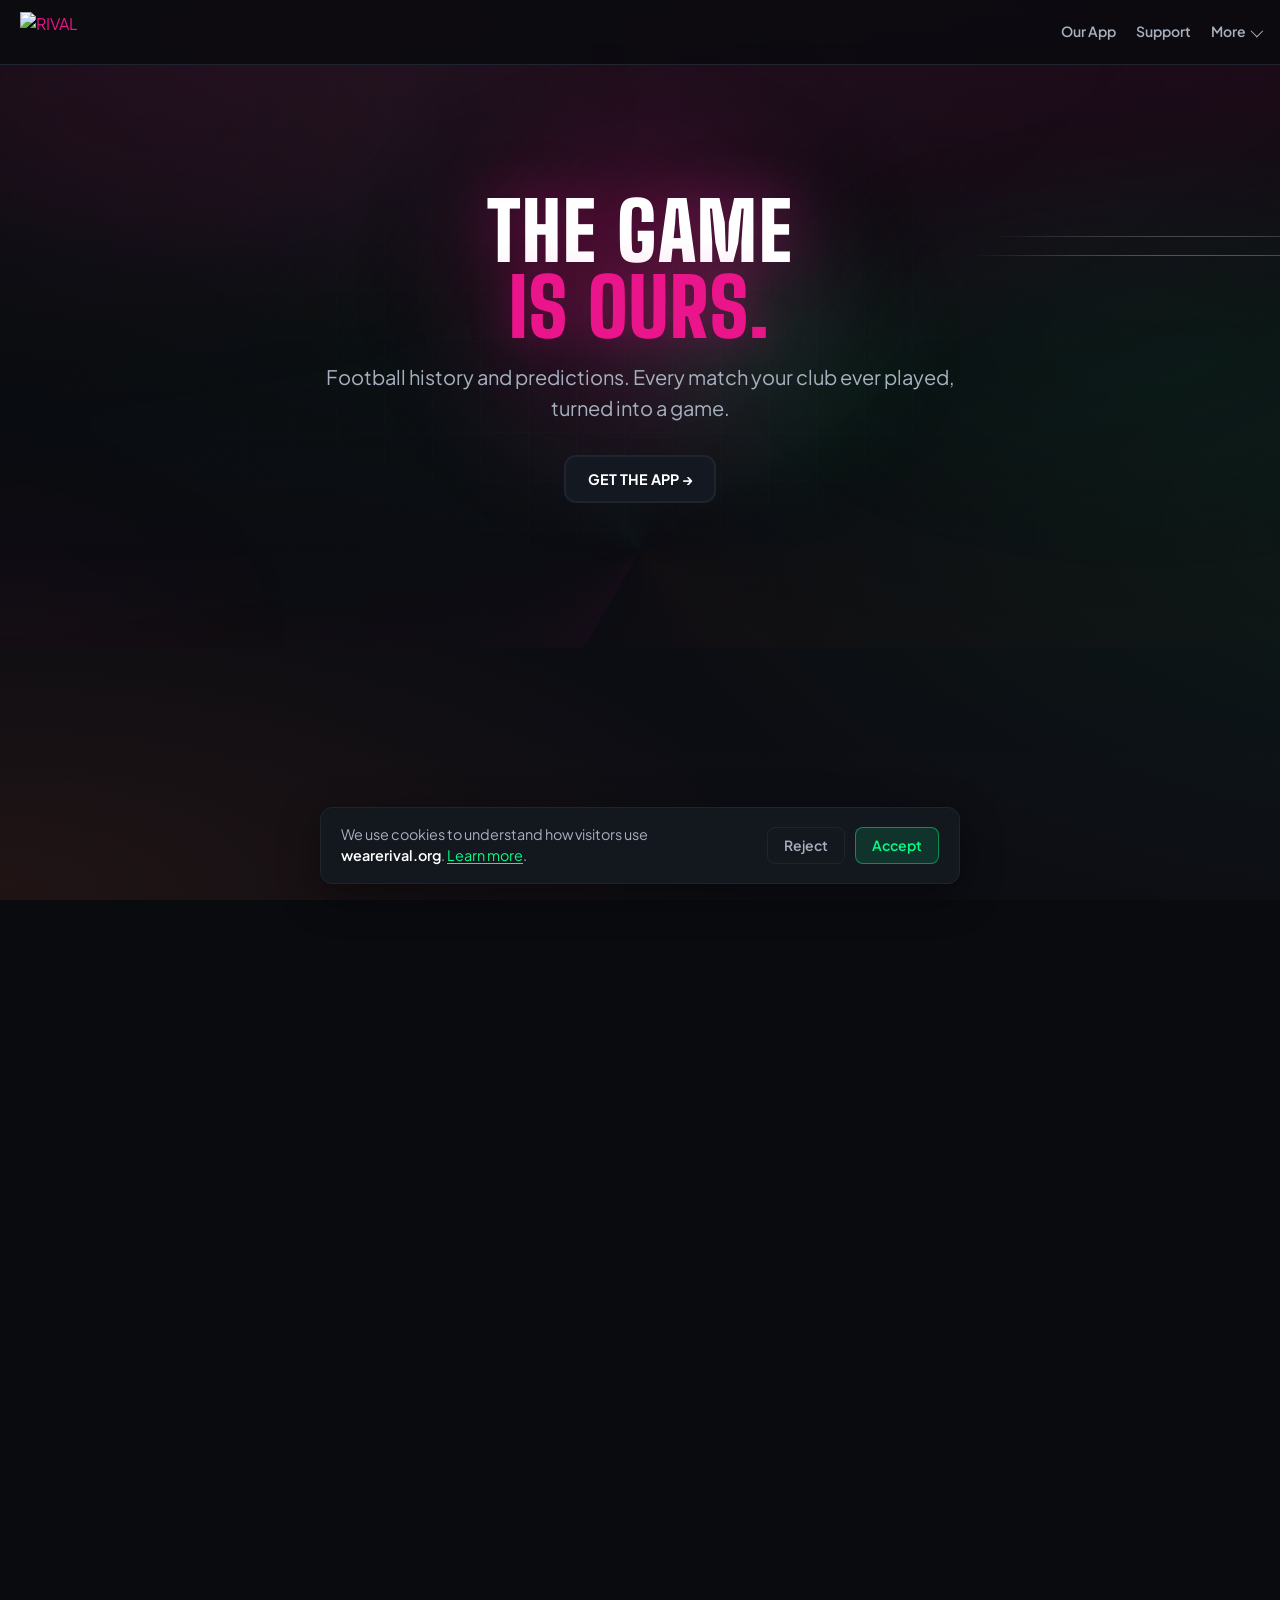
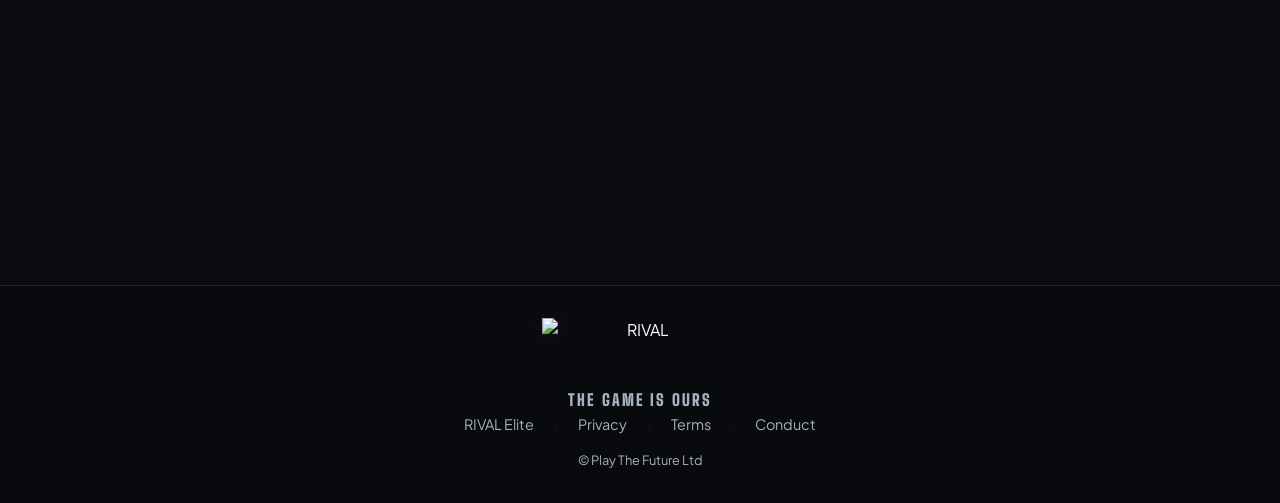
==== rival-app/index.html @ 17636e95 "Move site to wearerival.org CNAME already points at wearerival.org. Update canonical, og:url and og:" ====
<!DOCTYPE html>
<html lang="en">
  <head>
    <!-- Google tag (gtag.js) — Consent Mode v2 -->
    <script async src="https://www.googletagmanager.com/gtag/js?id=G-R445NE2NSX"></script>
    <script>
      window.dataLayer = window.dataLayer || [];
      function gtag(){dataLayer.push(arguments);}
      gtag("consent", "default", {
        analytics_storage: "denied",
        ad_storage: "denied",
        ad_user_data: "denied",
        ad_personalization: "denied",
        wait_for_update: 500,
      });
      gtag("js", new Date());
      gtag("config", "G-R445NE2NSX");
    </script>
    <meta charset="utf-8" />
    <meta name="viewport" content="width=device-width, initial-scale=1" />
    <title>RIVAL App - The Game Is Ours</title>
    <meta
      name="description"
      content="Football history and predictions. Every match your club ever played, turned into a game. No ads, no odds, no bookmakers."
    />
    <link rel="preconnect" href="https://fonts.googleapis.com" />
    <link rel="preconnect" href="https://fonts.gstatic.com" crossorigin />
    <link rel="stylesheet" href="../css/main.css?v=64" />
    <link rel="icon" href="../images/rival_icon_nobg.png" type="image/png" />
    <!-- Open Graph / social share -->
    <meta property="og:type" content="website" />
    <meta property="og:url" content="https://wearerival.org/rival-app/" />
    <meta property="og:title" content="RIVAL App - The Game Is Ours" />
    <meta
      property="og:description"
      content="Football history and predictions. Every match your club ever played, turned into a game. No ads, no odds, no bookmakers."
    />
    <meta property="og:image" content="https://wearerival.org/images/og-share.jpg" />
    <meta property="og:image:width" content="1920" />
    <meta property="og:image:height" content="1080" />
    <!-- Twitter / X card -->
    <meta name="twitter:card" content="summary_large_image" />
    <meta name="twitter:title" content="RIVAL App - The Game Is Ours" />
    <meta
      name="twitter:description"
      content="Football history and predictions. Every match your club ever played, turned into a game. No ads, no odds, no bookmakers."
    />
    <meta name="twitter:image" content="https://wearerival.org/images/og-share.jpg" />
  </head>
  <body>
    <div class="bg-grid" aria-hidden="true"></div>
    <div class="page-wrap">
      <header class="site-nav">
        <a class="site-nav__logo" href="/" aria-label="RIVAL home">
          <img src="../images/rival_logo_horizontal.png" alt="RIVAL" width="160" height="42" />
        </a>
        <nav class="site-nav__links" aria-label="Legal">
          <a href="/rival-app/" aria-current="page">Our App</a>
          <a href="/support/">Support</a>
          <details class="site-nav__more">
            <summary>More<span class="site-nav__more-caret" aria-hidden="true"></span></summary>
            <div class="site-nav__more-menu">
              <a href="/privacy.html">Privacy</a>
              <a href="/terms.html">Terms</a>
              <a href="/code-of-conduct/">Conduct</a>
            </div>
          </details>
        </nav>
      </header>

      <main>
        <!-- ─── 1. HERO ─────────────────────────────────────────── -->
        <section class="hero" aria-labelledby="hero-heading">
          <div class="hero__backdrop" aria-hidden="true"></div>
          <div class="hero__mockup hero__mockup--device" aria-hidden="true">
            <img
              class="hero__mockup-img"
              src="../images/mockups/PlayTab.png"
              alt=""
              width="2160"
              height="2160"
              decoding="async"
              fetchpriority="low"
            />
          </div>
          <div class="hero__inner">
            <div class="hero__glow" aria-hidden="true"></div>
            <div class="hero__glow hero__glow--green" aria-hidden="true"></div>
            <h1 id="hero-heading">The Game<br /><span>Is Ours.</span></h1>
            <p class="hero__sub">
              Football history and predictions. Every match your club ever played, turned into a
              game.
            </p>
            <div class="hero__ctas">
              <a class="btn-secondary" href="/download/">GET THE APP →</a>
            </div>
          </div>
        </section>

        <!-- ─── Campaign line over historic games ───────────────── -->
        <div class="product-statement" data-reveal="up">
          <h2 class="product-statement__title">Relive the moments<br />that made you a fan.</h2>
        </div>

        <!-- ─── 2. ON THIS DAY ───────────────────────────────────── -->
        <section class="feature-block home-feature" aria-labelledby="otd-heading">
          <div class="feature-block__media feature-block__media--device" data-reveal="up">
            <img
              src="../images/mockups/OnThisDay_Home.png"
              alt="On This Day on iPhone, with streak flames and today's historic match"
              width="2160"
              height="2160"
              decoding="async"
              loading="lazy"
            />
          </div>
          <div class="feature-block__copy" data-reveal="up" data-reveal-delay="80">
            <p class="feature-block__eyebrow">Every day</p>
            <h2 id="otd-heading" class="feature-block__title">
              One match a day. Miss it and the streak's gone.
            </h2>
            <p class="feature-block__body">
              Every calendar day, your club played someone. We find that match and make you play
              it. Get the score, name the eleven, remember who scored and when. Land a gold or
              silver star and your streak stays alive.
            </p>
          </div>
        </section>

        <!-- ─── 3. REWIND ────────────────────────────────────────── -->
        <section
          class="feature-block feature-block--flip home-feature"
          aria-labelledby="rewind-heading"
        >
          <div class="feature-block__media feature-block__media--device" data-reveal="up">
            <img
              src="../images/mockups/Rewind_SpinnerSelection.png"
              alt="Rewind on iPhone, spinning to pick a past meeting to play"
              width="2160"
              height="2160"
              decoding="async"
              loading="lazy"
            />
          </div>
          <div class="feature-block__copy" data-reveal="up" data-reveal-delay="80">
            <p class="feature-block__eyebrow">Before every fixture</p>
            <h2 id="rewind-heading" class="feature-block__title">
              Before the next one, prove you remember the last ten.
            </h2>
            <p class="feature-block__body">
              Rovers away on Saturday. You've played them forty-one times. RIVAL spins you into
              one of those meetings and asks how much of it you actually kept. Five stages, gold
              and silver on every one. Play every meeting and you've mastered the matchup, until
              the next time you meet.
            </p>
          </div>
        </section>

        <!-- ─── 4. THE GAP ───────────────────────────────────────── -->
        <section class="home-prose" aria-labelledby="gap-heading" data-reveal="up">
          <h2 id="gap-heading" class="home-prose__title">
            Every other football app is paid for by bookmakers.
          </h2>
          <div class="home-prose__body">
            <p>
              That's why they all look the same, and why they're all pointed at what happens next.
              There's no bet in a match from 1997, so nobody builds for it. The apps that do go
              deep on history are web-first, clunky and funded by ads, most of them gambling ads.
            </p>
            <p>
              We don't take bookmaker money. Fans pay for RIVAL, so fans are the only people we
              answer to. No odds on screen. No gambling ads. Nothing in the product pushing you
              toward a bet.
            </p>
          </div>
        </section>

        <!-- ─── 5. DEPTH ─────────────────────────────────────────── -->
        <section class="home-prose home-prose--accent" aria-labelledby="depth-heading" data-reveal="up">
          <h2 id="depth-heading" class="home-prose__title">Your club isn't filler here.</h2>
          <div class="home-prose__body">
            <p>
              We go as deep on Shrewsbury Town as we do on Manchester United. Every club from
              the Premier League to the EFL, back to 1990. Lineups, scorers, cards, the lot. The
              stuff the big platforms hold and never bother to build anything with.
            </p>
          </div>
        </section>

        <!-- ─── 6. PREDICTIONS ───────────────────────────────────── -->
        <section class="feature-block home-feature" aria-labelledby="predictions-heading">
          <div class="feature-block__media feature-block__media--device" data-reveal="up">
            <img
              src="../images/mockups/Takes_SelectionGrid.png"
              alt="Takes on iPhone, picking your calls before kickoff"
              width="2160"
              height="2160"
              decoding="async"
              loading="lazy"
            />
          </div>
          <div class="feature-block__copy" data-reveal="up" data-reveal-delay="80">
            <p class="feature-block__eyebrow feature-block__eyebrow--pink">And the other half</p>
            <h2 id="predictions-heading" class="feature-block__title">
              When you're done with the past, call what's coming.
            </h2>
            <p class="feature-block__body">
              Takes is one fixture: the score, the first scorer, and three calls you commit to
              before kickoff. Watch the points tick up live. Season Predictor is the season-long
              version, all 92 or one division at a time.
            </p>
            <p class="feature-block__body">
              The harder the call, the more it's worth. You'll never see a price for it.
            </p>
          </div>
        </section>

        <!-- ─── 7. WHO WE ARE ────────────────────────────────────── -->
        <section class="home-founders" aria-labelledby="founders-heading">
          <div class="home-founders__copy" data-reveal="up">
            <h2 id="founders-heading" class="home-founders__title">
              Die hard EFL fans.
            </h2>
            <p>
              We know exactly what it is to be an afterthought to the apps everyone uses. We got
              tired of it and built the thing nobody was going to build for us.
            </p>
            <p>We're fans. We show up as fans, not suits.</p>
          </div>
        </section>

        <!-- ─── 8. FINAL CTA ─────────────────────────────────────── -->
        <section class="cta-bottom home-cta" aria-labelledby="final-cta-heading">
          <div class="home-cta__inner" data-reveal="up">
            <h2 id="final-cta-heading" class="waitlist-title">
              Get the app.<br />Find out what you actually remember.
            </h2>
            <div class="hero__ctas">
              <a class="btn-secondary" href="/download/">GET THE APP →</a>
            </div>
          </div>
        </section>
      </main>

      <footer class="site-footer">
        <img
          class="site-footer__logo"
          src="../images/rival_logo_horizontal.png"
          alt="RIVAL"
          width="200"
          height="53"
          decoding="async"
        />
        <p class="site-footer__tagline">The Game Is Ours</p>
        <div class="site-footer__links">
          <a href="/elite/">RIVAL Elite</a>
          <span style="color: var(--border)" aria-hidden="true">·</span>
          <a href="/privacy.html">Privacy</a>
          <span style="color: var(--border)" aria-hidden="true">·</span>
          <a href="/terms.html">Terms</a>
          <span style="color: var(--border)" aria-hidden="true">·</span>
          <a href="/code-of-conduct/">Conduct</a>
        </div>
        <p class="site-footer__legal">© Play The Future Ltd</p>
      </footer>
    </div>
    <script defer src="../js/reveal.js?v=7"></script>
    <script defer src="../js/analytics.js?v=38"></script>
  </body>
</html>
---- css/main.css ----
/* RIVAL — wearerival.org */

/* Webfonts: the single source of truth for typeface loading.
   Change fonts here only — do not add font <link> tags to individual
   pages. Keep the weights list in sync with the font-weight values
   actually used with --font-display / --font-body below. */
@import url("https://fonts.googleapis.com/css2?family=Big+Shoulders+Display:wght@700;800;900&family=Plus+Jakarta+Sans:ital,wght@0,400;0,500;0,600;0,700;0,800;1,400&display=swap");

:root {
  --bg: #0a0b0f;
  --surface: #141820;
  --border: #1e2530;
  --text: #ffffff;
  --muted: #a7b0be;
  --primary: #ea148b;
  --neon: #00ff88;
  --danger: #ff4d4f;
  --orange: #ff5a1f;
  --gold: #ffd700;
  --font-display: "Big Shoulders Display", "Impact", system-ui, sans-serif;
  --font-body: "Plus Jakarta Sans", system-ui, sans-serif;
  --radius: 12px;
  --glow-pink: 0 0 40px rgba(234, 20, 139, 0.35);
  --glow-green: 0 0 32px rgba(0, 255, 136, 0.25);
}

/* Subtle global motion (honours reduced-motion below) */
@keyframes nav-enter {
  from {
    opacity: 0;
    transform: translateY(-16px);
  }
  to {
    opacity: 1;
    transform: translateY(0);
  }
}

@keyframes bg-grid-drift {
  to {
    background-position: 48px 48px, 48px 48px;
  }
}

@keyframes hero-aurora-drift {
  0% {
    transform: translate(0%, 0%) scale(1);
    opacity: 0.78;
  }
  33% {
    transform: translate(3.5%, -2.5%) scale(1.04);
    opacity: 0.92;
  }
  66% {
    transform: translate(-2%, 2.5%) scale(1.02);
    opacity: 0.85;
  }
  100% {
    transform: translate(1.5%, 0.5%) scale(1.03);
    opacity: 0.88;
  }
}

@keyframes hero-pattern-drift {
  0% {
    background-position: 0 0, 0 0;
  }
  100% {
    background-position: 0 0, 28px 28px;
  }
}

@keyframes mockup-drift-y {
  0%,
  100% {
    transform: translateY(0);
  }
  50% {
    transform: translateY(-6px);
  }
}

@keyframes site-galaxy-mesh {
  0%, 100% {
    background-position: 50% -18%, 100% 48%, 0% 82%, 0 0;
  }
  50% {
    background-position: 44% -12%, 88% 54%, 10% 72%, 0 0;
  }
}

@keyframes brand-star-drift {
  0% {
    transform: translate3d(0, 0, 0) rotate(-10deg) scale(1);
  }
  33% {
    transform: translate3d(28px, -34px, 0) rotate(7deg) scale(1.08);
  }
  66% {
    transform: translate3d(-22px, 24px, 0) rotate(14deg) scale(0.96);
  }
  100% {
    transform: translate3d(0, 0, 0) rotate(-10deg) scale(1);
  }
}

@media (prefers-reduced-motion: reduce) {
  .bg-grid,
  .site-brand-stars img {
    animation: none !important;
  }

  .bg-grid::after,
  .hero__backdrop::before,
  .hero__backdrop::after,
  .hero__mockup img {
    animation: none !important;
  }
}

*,
*::before,
*::after {
  box-sizing: border-box;
}

html {
  scroll-behavior: smooth;
}

body {
  margin: 0;
  font-family: var(--font-body);
  font-size: 1rem;
  line-height: 1.55;
  color: var(--text);
  background: var(--bg);
  position: relative;
  overflow-x: hidden;
  -webkit-font-smoothing: antialiased;
}

img {
  max-width: 100%;
  height: auto;
  display: block;
}

a {
  color: var(--primary);
  text-decoration: none;
}

a:hover {
  text-decoration: underline;
}

/* Background atmosphere */
.bg-grid {
  position: fixed;
  inset: 0;
  pointer-events: none;
  z-index: 0;
  background:
    radial-gradient(ellipse 80% 50% at 50% -18%, rgba(234, 20, 139, 0.18), transparent),
    radial-gradient(ellipse 60% 40% at 100% 48%, rgba(0, 255, 136, 0.06), transparent),
    radial-gradient(ellipse 50% 30% at 0% 82%, rgba(255, 90, 31, 0.08), transparent),
    linear-gradient(180deg, var(--bg) 0%, #0d0e14 100%);
  background-size: 130% 130%, 120% 120%, 120% 120%, 100% 100%;
  animation: site-galaxy-mesh 22s ease-in-out infinite;
}

.bg-grid::after {
  content: "";
  position: absolute;
  inset: 0;
  background-image:
    linear-gradient(var(--border) 1px, transparent 1px),
    linear-gradient(90deg, var(--border) 1px, transparent 1px);
  background-size: 48px 48px;
  background-position: 0 0, 0 0;
  opacity: 0.12;
  mask-image: radial-gradient(ellipse 70% 60% at 50% 40%, black 20%, transparent 70%);
  animation: bg-grid-drift 36s linear infinite;
}

.site-brand-stars {
  position: absolute;
  top: 0;
  left: 0;
  right: 0;
  bottom: 0;
  pointer-events: none;
  z-index: 0;
  overflow: hidden;
}

.site-brand-stars img {
  position: absolute;
  left: var(--star-x);
  top: var(--star-y);
  width: var(--star-size);
  height: auto;
  opacity: 0.16;
  filter:
    blur(0.15px)
    drop-shadow(0 0 16px rgba(234, 20, 139, 0.55));
  mix-blend-mode: screen;
  animation: brand-star-drift var(--star-duration) ease-in-out infinite;
  animation-delay: var(--star-delay);
}

.page-wrap {
  position: relative;
  z-index: 1;
  min-height: 100vh;
}

/* Nav */
.site-nav {
  position: fixed;
  top: 0;
  left: 0;
  right: 0;
  z-index: 100;
  display: flex;
  align-items: center;
  justify-content: space-between;
  flex-wrap: nowrap;
  gap: 0.75rem;
  padding: 0.75rem 1.25rem;
  background: rgba(10, 11, 15, 0.85);
  backdrop-filter: blur(12px);
  border-bottom: 1px solid var(--border);
}

.site-nav__logo {
  display: flex;
  align-items: center;
  gap: 0.5rem;
  flex: none;
  min-width: 0;
}

.site-nav__logo img {
  height: clamp(26px, 4.5vw, 40px);
  width: auto;
  flex: none;
}

.site-nav__links {
  display: flex;
  align-items: center;
  gap: 1.25rem;
  font-size: 0.875rem;
  font-weight: 600;
  white-space: nowrap;
}

.site-nav__links a {
  color: var(--muted);
}

.site-nav__links a:hover {
  color: var(--text);
  text-decoration: none;
}

/* "More" overflow menu (Privacy / Terms / Conduct) */
.site-nav__more {
  position: relative;
}

.site-nav__more > summary {
  display: flex;
  align-items: center;
  gap: 0.3rem;
  color: var(--muted);
  cursor: pointer;
  list-style: none;
}

.site-nav__more > summary::-webkit-details-marker {
  display: none;
}

.site-nav__more > summary:hover,
.site-nav__more[open] > summary {
  color: var(--text);
}

.site-nav__more-caret {
  width: 9px;
  height: 9px;
  border-right: 1.5px solid currentColor;
  border-bottom: 1.5px solid currentColor;
  transform: rotate(45deg) translateY(-2px);
  transition: transform 0.15s ease;
}

.site-nav__more[open] .site-nav__more-caret {
  transform: rotate(-135deg) translateY(1px);
}

.site-nav__more-menu {
  position: absolute;
  top: calc(100% + 0.75rem);
  right: 0;
  display: flex;
  flex-direction: column;
  gap: 0.1rem;
  min-width: 140px;
  padding: 0.5rem;
  background: rgba(20, 24, 32, 0.98);
  border: 1px solid var(--border);
  border-radius: var(--radius);
  box-shadow: 0 16px 40px rgba(0, 0, 0, 0.45);
  white-space: nowrap;
}

.site-nav__more-menu a {
  padding: 0.5rem 0.6rem;
  border-radius: 8px;
}

.site-nav__more-menu a:hover {
  background: rgba(255, 255, 255, 0.06);
}

@media (max-width: 480px) {
  .site-nav {
    padding: 0.65rem 1rem;
    gap: 0.5rem;
  }

  .site-nav__links {
    gap: 0.85rem;
    font-size: 0.8rem;
  }
}

/* Hero */
.hero {
  min-height: 72vh;
  min-height: 72dvh;
  display: flex;
  flex-direction: column;
  justify-content: center;
  align-items: center;
  text-align: center;
  padding: 5rem 1.25rem 2rem;
  position: relative;
  overflow: hidden;
}

/* Hero-only: soft futuristic mesh + pattern (no logo — avoids clashing with mark) */
.hero__backdrop {
  position: absolute;
  inset: 0;
  pointer-events: none;
  z-index: 0;
  overflow: hidden;
  background: conic-gradient(
    from 210deg at 50% 85%,
    rgba(234, 20, 139, 0.04) 0deg,
    transparent 55deg,
    rgba(0, 255, 136, 0.03) 120deg,
    transparent 200deg,
    rgba(255, 90, 31, 0.025) 280deg,
    transparent 360deg
  );
}

.hero__backdrop::before {
  content: "";
  position: absolute;
  inset: -25% -20%;
  background:
    radial-gradient(ellipse 50% 42% at 22% 28%, rgba(234, 20, 139, 0.11), transparent 58%),
    radial-gradient(ellipse 48% 38% at 78% 52%, rgba(0, 255, 136, 0.06), transparent 55%),
    radial-gradient(ellipse 32% 36% at 88% 12%, rgba(255, 90, 31, 0.045), transparent 50%),
    radial-gradient(ellipse 42% 36% at 12% 82%, rgba(234, 20, 139, 0.05), transparent 52%);
  filter: blur(80px);
  opacity: 0.85;
  will-change: transform;
  animation: hero-aurora-drift 22s ease-in-out infinite alternate;
}

.hero__backdrop::after {
  content: "";
  position: absolute;
  inset: 0;
  /* Diagonal data lines + faint dot field — avoids duplicating the global square grid */
  background-image:
    repeating-linear-gradient(
      127deg,
      transparent 0,
      transparent 13px,
      rgba(167, 176, 190, 0.045) 13px,
      rgba(167, 176, 190, 0.045) 14px
    ),
    radial-gradient(rgba(255, 255, 255, 0.055) 0.6px, transparent 0.6px);
  background-size: 100% 100%, 20px 20px;
  background-position: 0 0, 0 0;
  mask-image: radial-gradient(ellipse 80% 70% at 50% 38%, black 18%, transparent 72%);
  -webkit-mask-image: radial-gradient(ellipse 80% 70% at 50% 38%, black 18%, transparent 72%);
  opacity: 0.5;
  animation: hero-pattern-drift 48s linear infinite alternate;
}

/* Device mockup — square 3D iPhone, right-anchored */
.hero__mockup {
  --hero-mockup-opacity: 0.72;
  position: absolute;
  z-index: 1;
  left: auto;
  right: max(-6vw, -1rem);
  bottom: max(-4vh, -0.5rem);
  width: min(42vw, 420px);
  max-width: none;
  pointer-events: none;
  opacity: var(--hero-mockup-opacity);
  transform: translateX(1vw);
  transform-origin: 85% 88%;
  filter: drop-shadow(0 0 48px rgba(234, 20, 139, 0.18))
    drop-shadow(0 24px 56px rgba(0, 0, 0, 0.55));
  mask-image: radial-gradient(ellipse 90% 90% at 70% 55%, black 20%, rgba(0, 0, 0, 0.55) 55%, transparent 82%);
  -webkit-mask-image: radial-gradient(ellipse 90% 90% at 70% 55%, black 20%, rgba(0, 0, 0, 0.55) 55%, transparent 82%);
}

.hero__mockup img {
  display: block;
  width: 100%;
  height: auto;
  animation: mockup-drift-y 22s ease-in-out infinite;
}

@media (max-width: 900px) {
  .hero__mockup {
    --hero-mockup-opacity: 0.55;
    right: max(-8vw, -1rem);
    bottom: max(-3vh, -0.5rem);
    width: min(48vw, 320px);
    transform: translateX(2vw);
    transform-origin: 88% 88%;
    filter: drop-shadow(0 0 36px rgba(234, 20, 139, 0.12))
      drop-shadow(0 18px 40px rgba(0, 0, 0, 0.48));
    mask-image: radial-gradient(ellipse 92% 92% at 72% 52%, black 14%, rgba(0, 0, 0, 0.45) 52%, transparent 80%);
    -webkit-mask-image: radial-gradient(ellipse 92% 92% at 72% 52%, black 14%, rgba(0, 0, 0, 0.45) 52%, transparent 80%);
  }

  .hero__inner {
    order: 1;
  }
}

@media (max-width: 540px) {
  .hero {
    min-height: 68vh;
    min-height: 68dvh;
    padding: 4.5rem 1.25rem 1.75rem;
  }

  .hero__mockup {
    --hero-mockup-opacity: 0.42;
    right: max(-12vw, -1rem);
    bottom: max(-2vh, 0);
    width: min(56vw, 260px);
    transform: translateX(3vw);
    transform-origin: 90% 88%;
    filter: drop-shadow(0 0 28px rgba(234, 20, 139, 0.1))
      drop-shadow(0 14px 30px rgba(0, 0, 0, 0.44));
  }
}

.hero__inner {
  position: relative;
  z-index: 2;
  display: flex;
  flex-direction: column;
  align-items: center;
  width: 100%;
  max-width: 920px;
}

/* Readability: light veil behind logo + headline */
.hero__inner::before {
  content: "";
  position: absolute;
  left: 50%;
  top: 18%;
  transform: translate(-50%, -50%);
  width: min(110%, 34rem);
  height: min(68vh, 26rem);
  z-index: -1;
  pointer-events: none;
  background: radial-gradient(
    ellipse 70% 65% at 50% 50%,
    rgba(10, 11, 15, 0.62) 0%,
    rgba(10, 11, 15, 0.28) 50%,
    transparent 78%
  );
}

.hero__glow {
  position: absolute;
  width: min(90vw, 520px);
  height: min(90vw, 520px);
  border-radius: 50%;
  background: radial-gradient(circle, rgba(234, 20, 139, 0.25) 0%, transparent 65%);
  filter: blur(40px);
  top: 28%;
  left: 50%;
  transform: translate(-50%, -50%);
  pointer-events: none;
}

.hero__glow--green {
  width: min(70vw, 380px);
  height: min(70vw, 380px);
  background: radial-gradient(circle, rgba(0, 255, 136, 0.12) 0%, transparent 65%);
  top: 48%;
  left: 62%;
}

.hero__logo-stack {
  position: relative;
  width: 100%;
  display: flex;
  justify-content: center;
  margin-bottom: 1.35rem;
}

.hero__logo-halo {
  position: absolute;
  left: 50%;
  top: 50%;
  transform: translate(-50%, -50%);
  width: min(98vw, 720px);
  aspect-ratio: 16 / 5;
  max-height: 240px;
  background: radial-gradient(
    ellipse 55% 65% at 50% 50%,
    rgba(234, 20, 139, 0.35) 0%,
    rgba(234, 20, 139, 0.08) 45%,
    transparent 70%
  );
  filter: blur(28px);
  pointer-events: none;
  z-index: 0;
  animation: hero-halo 6s ease-in-out infinite;
}

@keyframes hero-halo {
  0%,
  100% {
    opacity: 0.85;
    transform: translate(-50%, -50%) scale(1);
  }
  50% {
    opacity: 1;
    transform: translate(-50%, -50%) scale(1.05);
  }
}

.hero__logo {
  position: relative;
  z-index: 1;
  width: min(94vw, 640px);
  height: auto;
  margin: 0 auto;
  filter: drop-shadow(0 0 20px rgba(234, 20, 139, 0.45)) drop-shadow(0 0 56px rgba(234, 20, 139, 0.22))
    drop-shadow(0 0 36px rgba(0, 255, 136, 0.14));
}

.hero__badge {
  display: inline-flex;
  align-items: center;
  gap: 0.35rem;
  font-size: 0.7rem;
  font-weight: 700;
  letter-spacing: 0.12em;
  text-transform: uppercase;
  color: var(--neon);
  border: 1px solid rgba(0, 255, 136, 0.35);
  padding: 0.35rem 0.75rem;
  border-radius: 999px;
  margin-bottom: 1.35rem;
  box-shadow: var(--glow-green);
}

@keyframes pulse-border {
  0%,
  100% {
    border-color: rgba(0, 255, 136, 0.35);
    box-shadow: 0 0 20px rgba(0, 255, 136, 0.15);
  }
  50% {
    border-color: rgba(0, 255, 136, 0.55);
    box-shadow: 0 0 28px rgba(0, 255, 136, 0.28);
  }
}

.hero h1 {
  font-family: var(--font-display);
  font-size: clamp(2.5rem, 9vw, 5rem);
  font-weight: 900;
  line-height: 0.95;
  letter-spacing: 0.02em;
  margin: 0 0 1rem;
  text-transform: uppercase;
  text-shadow: 0 0 60px rgba(234, 20, 139, 0.4);
}

.hero h1 span {
  color: var(--primary);
  text-shadow: var(--glow-pink);
}

.hero__sub {
  font-size: clamp(1rem, 2.5vw, 1.25rem);
  color: var(--muted);
  max-width: 42rem;
  margin: 0 auto 2rem;
}

.hero__ctas {
  display: flex;
  flex-wrap: wrap;
  gap: 1rem;
  justify-content: center;
  align-items: center;
}

/* App Store — not live yet */
.app-store-soon {
  display: inline-flex;
  flex-direction: column;
  align-items: center;
  justify-content: center;
  gap: 0.15rem;
  min-width: min(100%, 260px);
  padding: 0.75rem 1.5rem;
  background: var(--surface);
  border: 2px solid rgba(234, 20, 139, 0.45);
  border-radius: var(--radius);
  box-shadow: var(--glow-pink);
}

.app-store-soon__label {
  font-family: var(--font-display);
  font-weight: 900;
  font-size: 1.35rem;
  letter-spacing: 0.12em;
  text-transform: uppercase;
  color: var(--text);
  line-height: 1;
}

.app-store-soon__detail {
  font-size: 0.8rem;
  font-weight: 600;
  color: var(--muted);
  letter-spacing: 0.04em;
  line-height: 1;
}

.app-store-soon--lg {
  min-width: min(100%, 280px);
  padding: 0.85rem 1.75rem;
}

.app-store-soon--lg .app-store-soon__label {
  font-size: 1.55rem;
}

.app-store-soon--lg .app-store-soon__detail {
  font-size: 0.85rem;
}

.btn-secondary {
  display: inline-flex;
  align-items: center;
  justify-content: center;
  padding: 0.65rem 1.35rem;
  font-family: var(--font-body);
  font-size: 0.9rem;
  font-weight: 700;
  color: var(--text);
  border: 2px solid var(--border);
  border-radius: var(--radius);
  background: var(--surface);
  transition: border-color 0.2s, box-shadow 0.2s;
}

.btn-secondary:hover {
  border-color: var(--primary);
  box-shadow: var(--glow-pink);
  text-decoration: none;
}

.download-stores {
  display: flex;
  flex-direction: column;
  gap: 0.9rem;
  margin: 2rem 0;
}

.download-redirect-status {
  padding: 0.85rem 1rem;
  color: var(--text);
  background: rgba(234, 20, 139, 0.12);
  border: 1px solid rgba(234, 20, 139, 0.45);
  border-radius: var(--radius);
}

.download-store-btn {
  display: flex;
  align-items: center;
  justify-content: flex-start;
  gap: 1rem;
  min-height: 76px;
  padding: 1rem 1.25rem;
  color: var(--text);
  background:
    linear-gradient(135deg, rgba(255, 255, 255, 0.1), rgba(255, 255, 255, 0.02)),
    #050608;
  border: 1px solid rgba(255, 255, 255, 0.18);
  border-radius: 18px;
  box-shadow: 0 18px 42px rgba(0, 0, 0, 0.34);
  text-decoration: none;
  transform: translateY(0);
  transition:
    border-color 0.2s,
    box-shadow 0.2s,
    transform 0.2s;
}

.download-store-btn:hover {
  border-color: rgba(234, 20, 139, 0.85);
  box-shadow:
    var(--glow-pink),
    0 22px 50px rgba(0, 0, 0, 0.42);
  text-decoration: none;
  transform: translateY(-2px);
}

.download-store-btn__icon {
  flex: 0 0 auto;
  width: 2.55rem;
  height: 2.55rem;
  fill: currentColor;
}

.download-store-btn--ios .download-store-btn__icon {
  color: #fff;
}

.download-store-btn--android .download-store-btn__icon {
  width: 2.7rem;
  height: 2.7rem;
}

.play-icon__green {
  fill: #00f076;
}

.play-icon__blue {
  fill: #00a7ff;
}

.play-icon__yellow {
  fill: #ffd447;
}

.play-icon__red {
  fill: #ff4d6d;
}

.download-store-btn__label {
  display: flex;
  flex-direction: column;
  align-items: flex-start;
  line-height: 1.2;
}

.download-store-btn__small {
  font-size: 0.8rem;
  font-weight: 600;
  color: rgba(255, 255, 255, 0.7);
  letter-spacing: 0.04em;
  text-transform: uppercase;
}

.download-store-btn__name {
  font-family: var(--font-display);
  font-weight: 900;
  font-size: clamp(1.75rem, 7vw, 2.15rem);
  letter-spacing: 0.06em;
  text-transform: uppercase;
}

.tiktok-download-hero {
  position: relative;
  padding: 1.25rem;
  margin: 0 0 1rem;
  background:
    radial-gradient(circle at 84% 0%, rgba(234, 20, 139, 0.28), transparent 42%),
    rgba(234, 20, 139, 0.1);
  border: 1px solid rgba(234, 20, 139, 0.48);
  border-radius: 22px;
  box-shadow: var(--glow-pink);
}

.tiktok-download-hero__arrow {
  position: fixed;
  top: 0.35rem;
  right: 0.9rem;
  z-index: 1200;
  color: var(--neon);
  font-family: var(--font-display);
  font-weight: 900;
  font-size: clamp(3.4rem, 18vw, 5.5rem);
  line-height: 0.8;
  text-shadow:
    0 0 12px rgba(0, 255, 136, 0.9),
    0 0 34px rgba(234, 20, 139, 0.6);
  pointer-events: none;
}

.tiktok-download-hero__eyebrow {
  margin: 0 0 0.5rem;
  color: var(--neon);
  font-size: 0.82rem;
  font-weight: 700;
  letter-spacing: 0.08em;
  text-transform: uppercase;
}

.tiktok-download-hero .legal__meta {
  margin-bottom: 0;
  color: var(--text);
  font-size: 1.05rem;
}

.tiktok-download-hero strong,
.tiktok-download-step strong {
  color: var(--text);
}

.tiktok-download-steps {
  display: grid;
  gap: 0.75rem;
  margin: 1rem 0 2rem;
}

.tiktok-download-step {
  display: flex;
  gap: 0.8rem;
  align-items: flex-start;
  padding: 0.9rem 1rem;
  color: var(--muted);
  background: rgba(255, 255, 255, 0.05);
  border: 1px solid var(--border);
  border-radius: var(--radius);
}

.tiktok-download-step__number {
  display: inline-flex;
  flex: 0 0 auto;
  align-items: center;
  justify-content: center;
  width: 1.65rem;
  height: 1.65rem;
  color: var(--bg);
  font-weight: 800;
  background: var(--neon);
  border-radius: 999px;
}

/* Sections */
.section {
  padding: 4rem 1.5rem;
  max-width: 1120px;
  margin: 0 auto;
}

.section__title {
  font-family: var(--font-display);
  font-weight: 900;
  font-size: clamp(2rem, 5vw, 3rem);
  letter-spacing: 0.04em;
  text-transform: uppercase;
  margin: 0 0 0.5rem;
  text-align: center;
}

.section__lead {
  text-align: center;
  color: var(--muted);
  max-width: 36rem;
  margin: 0 auto 2.5rem;
  font-size: 1rem;
}

/* How it works — layout with mockup */
.steps-layout {
  display: grid;
  grid-template-columns: 1fr;
  gap: 2rem;
  align-items: center;
}

@media (min-width: 900px) {
  .steps-layout {
    grid-template-columns: 340px 1fr;
    gap: 2.5rem;
  }
}

.steps-mockup {
  max-width: 300px;
  margin: 0 auto;
}

@media (min-width: 900px) {
  .steps-mockup {
    max-width: none;
  }
}

.steps-mockup img {
  width: 100%;
  height: auto;
  filter: drop-shadow(0 20px 48px rgba(0, 0, 0, 0.5))
    drop-shadow(0 0 32px rgba(0, 255, 136, 0.1));
}

/* How it works */
.steps {
  display: grid;
  grid-template-columns: 1fr;
  gap: 1.5rem;
}

@media (min-width: 768px) {
  .steps {
    grid-template-columns: repeat(3, 1fr);
    gap: 1.25rem;
  }
}

.step {
  background: var(--surface);
  border: 1px solid var(--border);
  border-radius: var(--radius);
  padding: 1.5rem;
  text-align: center;
  position: relative;
  overflow: hidden;
}

.step::before {
  content: "";
  position: absolute;
  top: 0;
  left: 0;
  right: 0;
  height: 3px;
  background: linear-gradient(90deg, var(--primary), var(--neon));
  opacity: 0.9;
}

.step__icon-wrap {
  width: 4.25rem;
  height: 4.25rem;
  margin: 0 auto 0.65rem;
  display: flex;
  align-items: center;
  justify-content: center;
  border-radius: 14px;
  border: 1px solid var(--step-accent-border, rgba(234, 20, 139, 0.4));
  background: var(--step-accent-bg, rgba(234, 20, 139, 0.1));
  color: var(--step-accent, var(--primary));
  box-shadow: 0 0 24px var(--step-accent-glow, rgba(234, 20, 139, 0.15));
}

.step__icon {
  width: 1.85rem;
  height: 1.85rem;
}

.step__icon-image {
  width: 2.75rem;
  height: 2.75rem;
  object-fit: contain;
  filter: drop-shadow(0 8px 18px rgba(0, 0, 0, 0.2));
}

.step--pick {
  --step-accent: var(--primary);
  --step-accent-border: rgba(234, 20, 139, 0.45);
  --step-accent-bg: rgba(234, 20, 139, 0.1);
  --step-accent-glow: rgba(234, 20, 139, 0.2);
}

.step--predict {
  --step-accent: var(--neon);
  --step-accent-border: rgba(0, 255, 136, 0.4);
  --step-accent-bg: rgba(0, 255, 136, 0.08);
  --step-accent-glow: rgba(0, 255, 136, 0.18);
}

.step--rank {
  --step-accent: var(--gold);
  --step-accent-border: rgba(255, 215, 0, 0.45);
  --step-accent-bg: rgba(255, 215, 0, 0.08);
  --step-accent-glow: rgba(255, 215, 0, 0.15);
}

.step__num {
  font-family: var(--font-display);
  font-weight: 900;
  font-size: 1.35rem;
  letter-spacing: 0.08em;
  color: var(--muted);
  line-height: 1;
  margin-bottom: 0.45rem;
  opacity: 0.9;
}

.step h3 {
  font-size: 1.05rem;
  font-weight: 700;
  margin: 0 0 0.5rem;
  text-transform: uppercase;
  letter-spacing: 0.04em;
}

.step p {
  margin: 0;
  color: var(--muted);
  font-size: 0.95rem;
}

/* Feature cards */
.cards {
  display: grid;
  grid-template-columns: 1fr;
  gap: 1.25rem;
}

@media (min-width: 640px) {
  .cards {
    grid-template-columns: repeat(2, 1fr);
  }
}

.card {
  background: var(--surface);
  border: 1px solid var(--border);
  border-radius: var(--radius);
  padding: 1.5rem 1.5rem 1.75rem;
  position: relative;
  overflow: hidden;
}

.card--pink {
  border-color: rgba(234, 20, 139, 0.35);
  box-shadow: inset 0 0 0 1px rgba(234, 20, 139, 0.08);
}

.card--pink::before {
  content: "";
  position: absolute;
  left: 1.5rem;
  top: 0;
  width: 48px;
  height: 3px;
  background: var(--primary);
  border-radius: 0 0 2px 2px;
  box-shadow: var(--glow-pink);
}

.card--green {
  border-color: rgba(0, 255, 136, 0.3);
  box-shadow: inset 0 0 0 1px rgba(0, 255, 136, 0.06);
}

.card--green::before {
  content: "";
  position: absolute;
  left: 1.5rem;
  top: 0;
  width: 48px;
  height: 3px;
  background: var(--neon);
  box-shadow: var(--glow-green);
}

.card--orange {
  border-color: rgba(255, 90, 31, 0.35);
}

.card--orange::before {
  content: "";
  position: absolute;
  left: 1.5rem;
  top: 0;
  width: 48px;
  height: 3px;
  background: var(--orange);
}

.card--gold {
  border-color: rgba(255, 215, 0, 0.35);
}

.card--gold::before {
  content: "";
  position: absolute;
  left: 1.5rem;
  top: 0;
  width: 48px;
  height: 3px;
  background: var(--gold);
}

.card h3 {
  font-family: var(--font-display);
  font-weight: 900;
  font-size: 1.65rem;
  letter-spacing: 0.03em;
  margin: 0.75rem 0 0.75rem;
  text-transform: uppercase;
  line-height: 1.1;
}

.card p {
  margin: 0;
  color: var(--muted);
  font-size: 0.98rem;
}

.card__icon {
  width: 3.25rem;
  height: 3.25rem;
  margin: 0 0 1rem;
  display: flex;
  align-items: center;
  justify-content: center;
  border-radius: 12px;
  background: rgba(255, 255, 255, 0.06);
  color: var(--text);
}

.card__icon svg {
  width: 1.6rem;
  height: 1.6rem;
}

.card--pink .card__icon {
  background: rgba(234, 20, 139, 0.12);
  color: var(--primary);
}

.card--green .card__icon {
  background: rgba(0, 255, 136, 0.12);
  color: var(--neon);
}

.card--orange .card__icon {
  background: rgba(255, 90, 31, 0.12);
  color: var(--orange);
}

.card--gold .card__icon {
  background: rgba(255, 215, 0, 0.12);
  color: var(--gold);
}

.card__tag {
  font-size: 0.7rem;
  font-weight: 700;
  letter-spacing: 0.1em;
  text-transform: uppercase;
  color: var(--neon);
}

/* In-game showcase — star shot */
.showcase {
  padding: 3rem 1.5rem 4.5rem;
  max-width: 1120px;
  margin: 0 auto;
  display: flex;
  flex-direction: column;
  align-items: center;
  text-align: center;
}

.showcase__copy {
  max-width: 36rem;
  margin-bottom: 2.5rem;
}

.showcase__kicker {
  display: inline-block;
  margin-bottom: 0.75rem;
  font-size: 0.72rem;
  font-weight: 700;
  letter-spacing: 0.14em;
  text-transform: uppercase;
  color: var(--orange);
}

.showcase__title {
  font-family: var(--font-display);
  font-weight: 900;
  font-size: clamp(1.9rem, 4.5vw, 2.75rem);
  letter-spacing: 0.04em;
  text-transform: uppercase;
  line-height: 0.95;
  margin: 0 0 0.85rem;
}

.showcase__lead {
  color: var(--muted);
  font-size: 1rem;
  margin: 0;
  line-height: 1.6;
}

.showcase__frame {
  position: relative;
  width: min(88vw, 400px);
}

.showcase__glow {
  position: absolute;
  border-radius: 50%;
  filter: blur(48px);
  pointer-events: none;
  z-index: 0;
}

.showcase__glow--pink {
  width: 70%;
  aspect-ratio: 1;
  background: radial-gradient(circle, rgba(234, 20, 139, 0.45) 0%, transparent 70%);
  top: 30%;
  left: -10%;
}

.showcase__glow--orange {
  width: 55%;
  aspect-ratio: 1;
  background: radial-gradient(circle, rgba(255, 90, 31, 0.35) 0%, transparent 70%);
  bottom: 10%;
  right: -8%;
}

.showcase__frame img {
  position: relative;
  z-index: 1;
  width: 100%;
  height: auto;
  filter: drop-shadow(0 32px 64px rgba(0, 0, 0, 0.65))
    drop-shadow(0 0 40px rgba(234, 20, 139, 0.2));
}

/* Playable characters */
.squad__grid {
  display: grid;
  grid-template-columns: repeat(3, minmax(0, 1fr));
  gap: 1rem;
  max-width: 1040px;
  margin: 0 auto;
}

@media (max-width: 900px) {
  .squad__grid {
    grid-template-columns: repeat(3, minmax(0, 1fr));
  }
}

@media (max-width: 640px) {
  .squad__grid {
    grid-template-columns: repeat(2, minmax(0, 1fr));
  }
}

.squad-card {
  position: relative;
  min-height: 10.5rem;
  display: flex;
  align-items: center;
  justify-content: center;
  padding: 1.25rem;
  border: 1px solid rgba(255, 255, 255, 0.08);
  border-radius: 20px;
  background:
    radial-gradient(circle at 50% 20%, rgba(255, 255, 255, 0.06), transparent 42%),
    linear-gradient(180deg, rgba(20, 24, 32, 0.96), rgba(10, 11, 15, 0.94));
  overflow: hidden;
}

.squad-card--featured {
  border-color: rgba(0, 255, 136, 0.24);
  box-shadow:
    inset 0 0 0 1px rgba(0, 255, 136, 0.06),
    0 0 42px rgba(0, 255, 136, 0.08);
}

.squad-card::before {
  content: "";
  position: absolute;
  inset: auto 0 0;
  height: 42%;
  background: linear-gradient(180deg, rgba(234, 20, 139, 0), rgba(234, 20, 139, 0.12));
}

.squad-card img {
  position: relative;
  z-index: 1;
  width: clamp(4.75rem, 10vw, 6rem);
  height: auto;
  image-rendering: pixelated;
  filter: drop-shadow(0 14px 18px rgba(0, 0, 0, 0.24));
}

/* Hype / leaderboard */
.hype {
  background: linear-gradient(180deg, var(--surface) 0%, rgba(20, 24, 32, 0.5) 100%);
  border: 1px solid var(--border);
  border-radius: var(--radius);
  padding: 2rem 1.5rem;
  margin: 0 1.5rem;
  max-width: 1120px;
  margin-left: auto;
  margin-right: auto;
}

@media (min-width: 900px) {
  .hype {
    display: grid;
    grid-template-columns: 1fr 1.1fr;
    gap: 2rem;
    align-items: center;
    padding: 2.5rem 2rem;
  }
}

.hype__copy h2 {
  font-family: var(--font-display);
  font-weight: 900;
  font-size: clamp(1.75rem, 4vw, 2.5rem);
  letter-spacing: 0.04em;
  text-transform: uppercase;
  margin: 0 0 0.75rem;
}

.hype__copy p {
  color: var(--muted);
  margin: 0;
  font-size: 1rem;
}

.leaderboard-mock {
  position: relative;
  background:
    radial-gradient(circle at top right, rgba(234, 20, 139, 0.16), transparent 42%),
    radial-gradient(circle at bottom left, rgba(0, 255, 136, 0.12), transparent 38%),
    linear-gradient(180deg, rgba(7, 8, 12, 0.98), rgba(14, 17, 24, 0.98));
  border: 1px solid rgba(255, 255, 255, 0.08);
  border-radius: var(--radius);
  overflow: hidden;
  margin-top: 1.5rem;
  box-shadow:
    0 28px 60px rgba(0, 0, 0, 0.34),
    inset 0 0 0 1px rgba(255, 255, 255, 0.03),
    0 0 42px rgba(234, 20, 139, 0.14);
}

@media (min-width: 900px) {
  .leaderboard-mock {
    margin-top: 0;
  }
}

.leaderboard-mock::before,
.leaderboard-mock::after {
  content: "";
  position: absolute;
  inset: 0;
  pointer-events: none;
}

.leaderboard-mock::before {
  background:
    linear-gradient(120deg, transparent 0%, rgba(255, 255, 255, 0.06) 48%, transparent 58%),
    linear-gradient(180deg, rgba(255, 255, 255, 0.03), transparent 26%);
  transform: translateX(-100%);
  opacity: 0;
}

.leaderboard-mock::after {
  background:
    linear-gradient(90deg, transparent, rgba(0, 255, 136, 0.2), transparent),
    linear-gradient(90deg, transparent, rgba(234, 20, 139, 0.22), transparent);
  background-size: 100% 2px, 100% 2px;
  background-position: 0 34%, 0 68%;
  background-repeat: no-repeat;
  opacity: 0.18;
}

.leaderboard-mock--flash::before {
  animation: lb-sweep 720ms ease-out;
}

.lb-ambient {
  position: absolute;
  inset: -20% auto auto -10%;
  width: 13rem;
  aspect-ratio: 1;
  border-radius: 50%;
  background: radial-gradient(circle, rgba(234, 20, 139, 0.28) 0%, transparent 68%);
  filter: blur(18px);
  opacity: 0.7;
  pointer-events: none;
  animation: lb-float 5.5s ease-in-out infinite;
}

.lb-header {
  position: relative;
  z-index: 1;
  display: flex;
  justify-content: space-between;
  align-items: center;
  gap: 0.75rem;
  padding: 0.9rem 1rem 0.75rem;
  background: rgba(234, 20, 139, 0.1);
  border-bottom: 1px solid rgba(255, 255, 255, 0.06);
  font-size: 0.7rem;
  font-weight: 700;
  letter-spacing: 0.12em;
  text-transform: uppercase;
  color: var(--primary);
}

.lb-status {
  display: inline-flex;
  align-items: center;
  gap: 0.35rem;
  padding: 0.35rem 0.65rem;
  border: 1px solid rgba(0, 255, 136, 0.26);
  border-radius: 999px;
  color: var(--neon);
  background: rgba(0, 255, 136, 0.08);
  box-shadow: 0 0 24px rgba(0, 255, 136, 0.08);
}

.lb-event {
  position: relative;
  z-index: 1;
  display: grid;
  gap: 0.2rem;
  padding: 0.85rem 1rem 0.9rem;
  border-bottom: 1px solid rgba(255, 255, 255, 0.05);
  background: linear-gradient(90deg, rgba(255, 255, 255, 0.03), rgba(255, 255, 255, 0));
}

.lb-event__label {
  font-size: 0.68rem;
  font-weight: 700;
  letter-spacing: 0.12em;
  text-transform: uppercase;
  color: var(--neon);
}

.lb-event__message {
  font-size: 0.95rem;
  line-height: 1.35;
}

.lb-rows {
  position: relative;
  z-index: 1;
  padding: 0.45rem;
}

.lb-row {
  display: grid;
  grid-template-columns: 2.4rem minmax(0, 1fr) auto;
  gap: 0.75rem;
  align-items: center;
  padding: 0.8rem 0.85rem;
  font-size: 0.9rem;
  border: 1px solid rgba(255, 255, 255, 0.05);
  border-radius: 14px;
  margin-bottom: 0.45rem;
  background: rgba(255, 255, 255, 0.025);
  backdrop-filter: blur(8px);
  transition:
    transform 0.72s cubic-bezier(0.2, 0.9, 0.2, 1),
    border-color 0.22s ease,
    box-shadow 0.22s ease,
    background-color 0.22s ease;
}

.lb-row:last-child {
  margin-bottom: 0;
}

.lb-rank {
  font-family: var(--font-display);
  font-weight: 900;
  font-size: 1.35rem;
  color: var(--muted);
  line-height: 1;
}

.lb-row--you {
  border-color: rgba(0, 255, 136, 0.28);
  background:
    linear-gradient(90deg, rgba(0, 255, 136, 0.12), rgba(0, 255, 136, 0.03)),
    rgba(255, 255, 255, 0.03);
  box-shadow:
    inset 0 0 0 1px rgba(0, 255, 136, 0.08),
    0 0 36px rgba(0, 255, 136, 0.08);
}

.lb-row--you .lb-rank {
  color: var(--neon);
}

.lb-row--up {
  border-color: rgba(0, 255, 136, 0.26);
  box-shadow: 0 0 22px rgba(0, 255, 136, 0.08);
}

.lb-row--down {
  border-color: rgba(255, 77, 79, 0.22);
}

.lb-row--surged {
  animation: lb-pop 0.7s ease;
}

.lb-row--hit {
  animation: lb-hit 0.7s ease;
}

.lb-player {
  display: flex;
  align-items: center;
  gap: 0.7rem;
  min-width: 0;
}

.lb-player-copy {
  display: grid;
  gap: 0.22rem;
  min-width: 0;
}

.lb-avatar {
  display: inline-flex;
  align-items: center;
  justify-content: center;
  width: 2.6rem;
  height: 2.6rem;
  border-radius: 0.8rem;
  flex-shrink: 0;
  overflow: hidden;
  border: 1px solid rgba(255, 255, 255, 0.14);
  box-shadow: 0 0 18px rgba(255, 255, 255, 0.08);
}

.lb-avatar--pink {
  background: linear-gradient(135deg, rgba(255, 92, 195, 0.9), rgba(234, 20, 139, 0.7));
}

.lb-avatar--green {
  background: linear-gradient(135deg, rgba(97, 255, 187, 0.92), rgba(0, 255, 136, 0.72));
}

.lb-avatar--gold {
  background: linear-gradient(135deg, rgba(255, 233, 140, 0.92), rgba(255, 215, 0, 0.72));
}

.lb-avatar--orange {
  background: linear-gradient(135deg, rgba(255, 179, 106, 0.92), rgba(255, 90, 31, 0.72));
}

.lb-avatar--ice {
  background: linear-gradient(135deg, rgba(141, 216, 255, 0.92), rgba(63, 169, 255, 0.72));
}

.lb-avatar__image {
  width: 100%;
  height: 100%;
  object-fit: contain;
  image-rendering: pixelated;
  transform: scale(2.1) translateY(-2%);
  transform-origin: center 8%;
  filter: drop-shadow(0 6px 10px rgba(0, 0, 0, 0.28));
}

.lb-avatar__image--nico {
  transform: scale(2.05) translateY(-2%);
}

.lb-avatar__image--you {
  transform: scale(2.15) translateY(-2%);
}

.lb-avatar__image--alex {
  transform: scale(2.08) translateY(-3%);
}

.lb-avatar__image--mara {
  transform: scale(2.12) translateY(-3%);
}

.lb-avatar__image--zane {
  transform: scale(2.1) translateY(-3%);
}

.lb-name {
  font-weight: 600;
  white-space: nowrap;
  overflow: hidden;
  text-overflow: ellipsis;
}

.lb-form {
  display: inline-flex;
  align-items: center;
  gap: 0.38rem;
  width: fit-content;
  padding: 0.18rem 0.45rem;
  border-radius: 999px;
  font-size: 0.66rem;
  font-weight: 700;
  letter-spacing: 0.08em;
  text-transform: uppercase;
}

.lb-form--up {
  color: var(--neon);
  background: rgba(0, 255, 136, 0.1);
}

.lb-form--down {
  color: var(--danger);
  background: rgba(255, 77, 79, 0.1);
}

.lb-form--even {
  color: var(--muted);
  background: rgba(167, 176, 190, 0.12);
}

.lb-form__arrow {
  display: inline-block;
  min-width: 1.2rem;
  text-align: center;
  font-family: var(--font-display);
  font-weight: 900;
  letter-spacing: 0.08em;
}

.lb-score-wrap {
  display: grid;
  justify-items: end;
  gap: 0.2rem;
}

.lb-score {
  font-weight: 700;
  color: var(--gold);
}

.lb-delta {
  display: inline-flex;
  align-items: center;
  justify-content: center;
  min-width: 3rem;
  padding: 0.18rem 0.45rem;
  border-radius: 999px;
  font-size: 0.7rem;
  font-weight: 700;
  letter-spacing: 0.04em;
}

.lb-delta--up {
  color: var(--neon);
  background: rgba(0, 255, 136, 0.1);
}

.lb-delta--down {
  color: var(--danger);
  background: rgba(255, 77, 79, 0.12);
}

.lb-footer {
  position: relative;
  z-index: 1;
  display: flex;
  justify-content: space-between;
  align-items: center;
  gap: 0.75rem;
  padding: 0.8rem 1rem 0.95rem;
  border-top: 1px solid rgba(255, 255, 255, 0.06);
  background: rgba(255, 255, 255, 0.025);
  font-size: 0.8rem;
  font-weight: 600;
  color: var(--muted);
}

.lb-footer span:last-child {
  color: var(--text);
}

.lb-live {
  display: inline-block;
  width: 6px;
  height: 6px;
  border-radius: 50%;
  background: var(--danger);
  margin-right: 0.35rem;
  animation: blink 1.2s ease-in-out infinite;
}

@keyframes blink {
  0%,
  100% {
    opacity: 1;
  }
  50% {
    opacity: 0.35;
  }
}

@keyframes lb-sweep {
  0% {
    transform: translateX(-100%);
    opacity: 0;
  }
  15% {
    opacity: 1;
  }
  100% {
    transform: translateX(100%);
    opacity: 0;
  }
}

@keyframes lb-float {
  0%,
  100% {
    transform: translate3d(0, 0, 0) scale(1);
  }
  50% {
    transform: translate3d(14px, 8px, 0) scale(1.06);
  }
}

@keyframes lb-pop {
  0% {
    background: rgba(255, 255, 255, 0.025);
    box-shadow: 0 0 0 rgba(0, 255, 136, 0);
  }
  45% {
    background: rgba(0, 255, 136, 0.08);
    box-shadow: 0 0 26px rgba(0, 255, 136, 0.12);
  }
  100% {
    background: rgba(255, 255, 255, 0.025);
    box-shadow: 0 0 0 rgba(0, 255, 136, 0);
  }
}

@keyframes lb-hit {
  0% {
    box-shadow: 0 0 0 rgba(255, 77, 79, 0);
  }
  45% {
    box-shadow: 0 0 24px rgba(255, 77, 79, 0.16);
  }
  100% {
    box-shadow: 0 0 0 rgba(255, 77, 79, 0);
  }
}

@media (max-width: 640px) {
  .lb-header,
  .lb-footer {
    flex-direction: column;
    align-items: flex-start;
  }

  .lb-row {
    grid-template-columns: 2rem minmax(0, 1fr);
  }

  .lb-score-wrap {
    grid-column: 2;
    justify-items: start;
    padding-left: 2.7rem;
  }
}

@media (prefers-reduced-motion: reduce) {
  .leaderboard-mock::before,
  .lb-ambient,
  .lb-live,
  .lb-row {
    animation: none !important;
    transition: none !important;
  }
}

/* Progression — profile showcase */
.progression {
  display: grid;
  grid-template-columns: 1fr;
  gap: 2.5rem;
  align-items: center;
  padding: 4rem 1.5rem;
  max-width: 1120px;
  margin: 0 auto;
}

@media (min-width: 900px) {
  .progression {
    grid-template-columns: 1fr 380px;
    gap: 3.5rem;
  }
}

.progression__icon {
  display: block;
  width: 5rem;
  height: 5rem;
  object-fit: contain;
  image-rendering: pixelated;
  margin: 0 0 1.25rem;
  filter: drop-shadow(0 0 20px rgba(255, 215, 0, 0.35));
}

.progression__kicker {
  display: inline-flex;
  align-items: center;
  gap: 0.35rem;
  margin: 0 0 1rem;
  font-size: 0.75rem;
  font-weight: 700;
  letter-spacing: 0.12em;
  text-transform: uppercase;
  color: var(--gold);
}

.progression__kicker .lb-live {
  background: var(--gold);
  margin-right: 0;
}

.progression__title {
  font-family: var(--font-display);
  font-weight: 900;
  font-size: clamp(2rem, 5vw, 3rem);
  letter-spacing: 0.04em;
  text-transform: uppercase;
  line-height: 0.95;
  margin: 0 0 1rem;
}

.progression__lead {
  color: var(--muted);
  font-size: 1rem;
  max-width: 34rem;
  margin: 0 0 1.5rem;
  line-height: 1.6;
}

.progression__sub {
  color: var(--fg);
  font-size: 1rem;
  font-weight: 600;
  max-width: 34rem;
  margin: 0 0 1.5rem;
  line-height: 1.6;
}

.progression__list {
  list-style: none;
  margin: 0;
  padding: 0;
  display: grid;
  gap: 0.85rem;
}

.progression__list li {
  display: flex;
  gap: 0.75rem;
  color: var(--muted);
  font-size: 0.95rem;
  line-height: 1.5;
  padding-left: 1.1rem;
  position: relative;
}

.progression__list li::before {
  content: "";
  position: absolute;
  left: 0;
  top: 0.6em;
  width: 5px;
  height: 5px;
  border-radius: 50%;
  background: var(--gold);
  flex-shrink: 0;
}

.progression__list strong {
  color: var(--text);
}

.progression__mockup {
  max-width: 340px;
  margin: 0 auto;
}

@media (min-width: 900px) {
  .progression__mockup {
    max-width: none;
  }
}

.progression__mockup img {
  width: 100%;
  height: auto;
  filter: drop-shadow(0 24px 52px rgba(0, 0, 0, 0.5))
    drop-shadow(0 0 36px rgba(255, 215, 0, 0.1));
}

/* Bottom CTA */
.cta-bottom {
  text-align: center;
  padding: 4rem 1.5rem;
}

.waitlist-shell {
  max-width: 1120px;
  margin: 0 auto;
  display: grid;
  gap: 1.5rem;
  align-items: start;
}

@media (min-width: 900px) {
  .waitlist-shell {
    grid-template-columns: minmax(0, 0.9fr) minmax(320px, 540px);
    gap: 2rem;
    text-align: left;
  }
}

.waitlist-copy {
  max-width: 34rem;
  margin: 0 auto;
}

@media (min-width: 900px) {
  .waitlist-copy {
    margin: 0;
    padding-top: 1.25rem;
  }
}


.waitlist-kicker {
  display: inline-flex;
  align-items: center;
  gap: 0.35rem;
  margin: 0 0 0.85rem;
  font-size: 0.75rem;
  font-weight: 700;
  letter-spacing: 0.12em;
  text-transform: uppercase;
  color: var(--neon);
}

.waitlist-kicker .lb-live {
  margin-right: 0;
}

.waitlist-title {
  font-family: var(--font-display);
  font-weight: 900;
  font-size: clamp(2rem, 5vw, 3rem);
  letter-spacing: 0.04em;
  text-transform: uppercase;
  line-height: 0.95;
  margin: 0 0 0.85rem;
}

.waitlist-lead {
  margin: 0;
  color: var(--muted);
  font-size: 1rem;
}

:is(#waitlist, #elite-apply) .sib-form-container {
  width: 100%;
}

:is(#waitlist, #elite-apply) #sib-container {
  max-width: none !important;
  width: 100%;
  background: rgba(20, 24, 32, 0.9) !important;
  border: 1px solid rgba(234, 20, 139, 0.28) !important;
  border-radius: 20px !important;
  box-shadow:
    0 24px 48px rgba(0, 0, 0, 0.35),
    inset 0 0 0 1px rgba(255, 255, 255, 0.02),
    0 0 40px rgba(234, 20, 139, 0.12);
  backdrop-filter: blur(14px);
}

:is(#waitlist, #elite-apply) #sib-form {
  padding: 0 1.25rem 1.25rem;
}

:is(#waitlist, #elite-apply) .sib-form-block,
:is(#waitlist, #elite-apply) .sib-input {
  padding: 0 !important;
}

:is(#waitlist, #elite-apply) .form__entry {
  margin-bottom: 0 !important;
}

:is(#waitlist, #elite-apply) .entry__label {
  display: block;
  margin-bottom: 0.75rem !important;
  color: var(--text) !important;
  font-family: var(--font-body) !important;
  font-size: 0.95rem !important;
  line-height: 1.4;
}

:is(#waitlist, #elite-apply) .entry__field {
  display: flex !important;
  width: 100% !important;
  margin: 0 !important;
  background: rgba(10, 11, 15, 0.88) !important;
  border: 1px solid rgba(167, 176, 190, 0.16) !important;
  border-radius: 12px !important;
  box-shadow: inset 0 0 0 1px rgba(255, 255, 255, 0.02) !important;
  overflow: hidden !important;
}

:is(#waitlist, #elite-apply) .sib-form-block__button,
:is(#waitlist, #elite-apply) .input {
  font-family: var(--font-body) !important;
}

:is(#waitlist, #elite-apply) .input {
  appearance: none !important;
  -webkit-appearance: none !important;
  width: 100% !important;
  height: auto !important;
  padding: 0.9rem 1rem !important;
  border-radius: 12px !important;
  border: 0 !important;
  background: transparent !important;
  color: var(--text) !important;
  outline: none !important;
  box-shadow: none !important;
}

:is(#waitlist, #elite-apply) .input::placeholder {
  color: rgba(167, 176, 190, 0.75) !important;
  font-family: var(--font-body) !important;
}

:is(#waitlist, #elite-apply) .entry__field:focus-within {
  border-color: rgba(234, 20, 139, 0.9) !important;
  box-shadow: 0 0 0 3px rgba(234, 20, 139, 0.18) !important;
}

:is(#waitlist, #elite-apply) .input:focus {
  outline: none !important;
  border-color: transparent !important;
  box-shadow: none !important;
}

:is(#waitlist, #elite-apply) .entry__specification {
  display: block;
  margin-top: 0.65rem !important;
  color: var(--muted) !important;
  font-family: var(--font-body) !important;
  text-align: left !important;
}

:is(#waitlist, #elite-apply) .entry__error {
  margin-top: 0.65rem !important;
  font-family: var(--font-body) !important;
}

:is(#waitlist, #elite-apply) .sib-form-block__button {
  width: 100% !important;
  justify-content: center !important;
  min-height: 48px !important;
  padding: 0.8rem 1.1rem !important;
  border-radius: 12px !important;
  background: linear-gradient(135deg, #ff33c7 0%, var(--primary) 100%) !important;
  color: #07080c !important;
  font-size: 0.95rem !important;
  letter-spacing: 0.04em;
  text-transform: uppercase;
  box-shadow: 0 16px 32px rgba(234, 20, 139, 0.25);
  transition:
    transform 0.2s ease,
    box-shadow 0.2s ease,
    filter 0.2s ease;
}

:is(#waitlist, #elite-apply) .sib-form-block__button:hover {
  transform: translateY(-1px);
  box-shadow: 0 20px 36px rgba(234, 20, 139, 0.32);
  filter: saturate(1.04);
}

:is(#waitlist, #elite-apply) .sib-form-message-panel {
  max-width: none !important;
  width: 100%;
  margin-bottom: 1rem !important;
  border-radius: 14px !important;
  font-family: var(--font-body) !important;
}

.cta-bottom__logo {
  width: min(78vw, 380px);
  height: auto;
  margin: 0 auto 1.5rem;
  filter: drop-shadow(0 0 24px rgba(234, 20, 139, 0.35)) drop-shadow(0 0 48px rgba(0, 255, 136, 0.1));
}

.cta-bottom__tagline {
  font-family: var(--font-display);
  font-weight: 900;
  font-size: clamp(1.5rem, 4vw, 2.25rem);
  letter-spacing: 0.08em;
  text-transform: uppercase;
  color: var(--muted);
  margin: 0 0 0.5rem;
}

.cta-bottom__sub {
  font-size: 0.95rem;
  font-weight: 600;
  letter-spacing: 0.06em;
  text-transform: uppercase;
  color: var(--muted);
  opacity: 0.85;
  margin: 0 0 1.5rem;
}

/* Footer */
.site-footer {
  border-top: 1px solid var(--border);
  padding: 2rem 1.5rem;
  text-align: center;
  background: rgba(10, 11, 15, 0.95);
}

.site-footer__logo {
  height: clamp(40px, 8vw, 52px);
  width: auto;
  margin: 0 auto 1.1rem;
  filter: drop-shadow(0 0 18px rgba(234, 20, 139, 0.25));
}

.site-footer__links {
  display: flex;
  flex-wrap: wrap;
  gap: 0.5rem 1.25rem;
  justify-content: center;
  margin-bottom: 1rem;
  font-size: 0.9rem;
}

.site-footer__links a {
  color: var(--muted);
}

.site-footer__links a:hover {
  color: var(--primary);
  text-decoration: none;
}

.site-footer__legal {
  font-size: 0.8rem;
  color: var(--muted);
  margin: 0;
}

/* Scroll-state nav */
.site-nav {
  animation: nav-enter 500ms cubic-bezier(0.16, 1, 0.3, 1) both;
  transition:
    background-color 0.24s ease,
    border-color 0.24s ease,
    box-shadow 0.24s ease;
}

.site-nav--scrolled {
  background: rgba(10, 11, 15, 0.94);
  border-bottom-color: rgba(234, 20, 139, 0.18);
  box-shadow: 0 10px 30px rgba(0, 0, 0, 0.22);
}

/* Hero entrance */
@keyframes hero-enter-up {
  from {
    opacity: 0;
    transform: translate3d(0, 22px, 0);
  }

  to {
    opacity: 1;
    transform: translate3d(0, 0, 0);
  }
}

@keyframes hero-enter-scale {
  from {
    opacity: 0;
    transform: translate3d(0, 20px, 0) scale(0.96);
  }

  to {
    opacity: 1;
    transform: translate3d(0, 0, 0) scale(1);
  }
}

@keyframes hero-mockup-enter {
  from {
    opacity: 0;
    transform: translateX(calc(var(--hero-mockup-rest-x) + 4vw)) scale(0.98);
  }

  to {
    opacity: var(--hero-mockup-opacity);
    transform: translateX(var(--hero-mockup-rest-x)) scale(1);
  }
}

.hero__logo-stack,
.hero h1,
.hero__sub,
.hero__ctas,
.hero__mockup {
  opacity: 0;
  animation-duration: 700ms;
  animation-timing-function: cubic-bezier(0.16, 1, 0.3, 1);
  animation-fill-mode: forwards;
  animation-iteration-count: 1;
}

/* Entrance once, then resume the live pulse on border/shadow only */
.hero__badge {
  opacity: 0;
  animation-name: hero-enter-up, pulse-border;
  animation-duration: 700ms, 3s;
  animation-timing-function: cubic-bezier(0.16, 1, 0.3, 1), ease-in-out;
  animation-delay: 0ms, 750ms;
  animation-iteration-count: 1, infinite;
  animation-fill-mode: forwards, none;
}

.hero__logo-stack {
  animation-name: hero-enter-scale;
  animation-delay: 100ms;
}

.hero h1 {
  animation-name: hero-enter-up;
  animation-delay: 220ms;
}

.hero__sub {
  animation-name: hero-enter-up;
  animation-delay: 340ms;
}

.hero__ctas {
  animation-name: hero-enter-up;
  animation-delay: 450ms;
}

.hero__mockup {
  --hero-mockup-rest-x: 2vw;
  animation-name: hero-mockup-enter;
  animation-delay: 200ms;
}

@media (max-width: 900px) {
  .hero__mockup {
    --hero-mockup-rest-x: 3vw;
  }
}

@media (max-width: 540px) {
  .hero__mockup {
    --hero-mockup-rest-x: 4vw;
  }
}

/* Scroll reveals */
[data-reveal] {
  --reveal-x: 0px;
  --reveal-y: 28px;
  --reveal-scale: 1;
  --hover-x: 0px;
  --hover-y: 0px;
  --hover-scale: 1;
  opacity: 0;
  transform:
    translate3d(var(--reveal-x), var(--reveal-y), 0)
    translate3d(var(--hover-x), var(--hover-y), 0)
    scale(var(--reveal-scale))
    scale(var(--hover-scale));
  transition:
    opacity 600ms cubic-bezier(0.16, 1, 0.3, 1),
    transform 600ms cubic-bezier(0.16, 1, 0.3, 1),
    border-color 240ms ease,
    box-shadow 240ms ease,
    background-color 240ms ease,
    filter 240ms ease;
  transition-delay: var(--reveal-delay, 0ms);
  will-change: transform, opacity;
}

[data-reveal="left"] {
  --reveal-x: 32px;
  --reveal-y: 0px;
}

[data-reveal="right"] {
  --reveal-x: -32px;
  --reveal-y: 0px;
}

[data-reveal="scale"] {
  --reveal-y: 0px;
  --reveal-scale: 0.94;
}

[data-reveal].is-visible {
  --reveal-x: 0px;
  --reveal-y: 0px;
  --reveal-scale: 1;
  opacity: 1;
}

/* Hover lifts */
.showcase__frame img {
  transition:
    transform 400ms ease,
    filter 400ms ease;
}

.step:hover {
  --hover-y: -3px;
  border-color: rgba(255, 255, 255, 0.14);
  box-shadow:
    0 14px 28px rgba(0, 0, 0, 0.18),
    0 0 28px rgba(234, 20, 139, 0.08);
}

.card:hover {
  --hover-y: -4px;
  border-color: rgba(255, 255, 255, 0.16);
  box-shadow:
    0 18px 36px rgba(0, 0, 0, 0.22),
    0 0 36px rgba(234, 20, 139, 0.1);
}

.squad-card:hover {
  --hover-y: -3px;
  --hover-scale: 1.04;
  border-color: rgba(255, 255, 255, 0.16);
  box-shadow:
    0 18px 36px rgba(0, 0, 0, 0.2),
    0 0 34px rgba(234, 20, 139, 0.1);
}

.showcase__frame img:hover {
  transform: scale(1.02);
  filter:
    drop-shadow(0 36px 72px rgba(0, 0, 0, 0.68))
    drop-shadow(0 0 48px rgba(234, 20, 139, 0.24));
}

/* Motion accessibility */
@media (prefers-reduced-motion: reduce) {
  .site-nav,
  .back-link {
    opacity: 1 !important;
    animation: none !important;
  }

  .hero__badge,
  .hero__logo-stack,
  .hero h1,
  .hero__sub,
  .hero__ctas,
  .hero__mockup {
    opacity: 1;
    animation: none !important;
  }

  [data-reveal] {
    opacity: 1;
    transform: none;
    transition: none !important;
  }

  .site-nav,
  .step,
  .card,
  .squad-card,
  .showcase__frame img {
    transition: none !important;
  }
}

/* Legal pages */
.legal {
  max-width: 720px;
  margin: 0 auto;
  padding: 5.5rem 1.5rem 4rem;
}

.legal h1 {
  font-family: var(--font-display);
  font-weight: 900;
  font-size: clamp(2rem, 5vw, 2.75rem);
  letter-spacing: 0.05em;
  text-transform: uppercase;
  margin: 0 0 0.25rem;
}

.legal__meta {
  color: var(--muted);
  font-size: 0.9rem;
  margin: 0 0 2rem;
}

.legal h2 {
  font-size: 1.1rem;
  font-weight: 700;
  margin: 2rem 0 0.75rem;
  text-transform: uppercase;
  letter-spacing: 0.04em;
  color: var(--text);
}

.legal p,
.legal li {
  color: var(--muted);
  font-size: 0.95rem;
  margin: 0 0 0.85rem;
}

.legal ul {
  margin: 0 0 1rem;
  padding-left: 1.25rem;
}

.legal a {
  word-break: break-word;
}

.back-link {
  display: inline-block;
  margin-bottom: 1.5rem;
  font-weight: 600;
  font-size: 0.9rem;
  color: var(--muted);
  opacity: 0;
  animation: hero-enter-up 500ms cubic-bezier(0.16, 1, 0.3, 1) both;
}

.back-link:hover {
  color: var(--primary);
}

/* ── Story strip (homepage teaser) ─────────────────────── */
.story-strip {
  display: flex;
  align-items: center;
  gap: 1rem;
  max-width: 720px;
  margin: 0 auto 4rem;
  padding: 1.25rem 2rem;
  background: var(--surface);
  border: 1px solid var(--border);
  border-radius: var(--radius);
  text-decoration: none;
  transition: border-color 0.18s, box-shadow 0.18s;
}

.story-strip:hover {
  border-color: var(--primary);
  box-shadow: var(--glow-pink);
  text-decoration: none;
}

.story-strip__avatar {
  width: 48px;
  height: 48px;
  border-radius: 50%;
  flex-shrink: 0;
  object-fit: cover;
  border: 2px solid var(--border);
}

.story-strip__quote {
  flex: 1;
  font-size: 0.9rem;
  line-height: 1.5;
  color: var(--muted);
  margin: 0;
  font-style: italic;
}

.story-strip__cta {
  font-size: 0.85rem;
  font-weight: 700;
  color: var(--primary);
  white-space: nowrap;
  flex-shrink: 0;
}

@media (max-width: 560px) {
  .story-strip {
    flex-wrap: wrap;
    padding: 1.25rem 1.25rem;
  }
  .story-strip__cta {
    width: 100%;
    text-align: right;
  }
}

/* ── Manifesto page ─────────────────────────────────────── */
.manifesto {
  max-width: 680px;
  margin: 0 auto;
  padding: 5.5rem 1.5rem 5rem;
}

.manifesto__eyebrow {
  display: block;
  font-family: var(--font-body);
  font-size: 0.75rem;
  font-weight: 700;
  letter-spacing: 0.18em;
  text-transform: uppercase;
  color: var(--primary);
  margin-bottom: 1.25rem;
  margin-top: 2.5rem;
}

.manifesto h1 {
  font-family: var(--font-display);
  font-weight: 900;
  font-size: clamp(2.8rem, 8vw, 5rem);
  line-height: 0.95;
  letter-spacing: 0.03em;
  text-transform: uppercase;
  color: var(--text);
  margin: 0 0 2rem;
}

.manifesto h1 em {
  font-style: normal;
  color: var(--primary);
}

.manifesto p {
  font-size: 1rem;
  line-height: 1.75;
  color: var(--muted);
  margin: 0 0 1.25rem;
}

.manifesto p strong {
  color: var(--text);
  font-weight: 700;
}

.manifesto__divider {
  border: none;
  border-top: 1px solid var(--border);
  margin: 3rem 0;
  position: relative;
}

.manifesto__divider::before {
  content: "";
  position: absolute;
  top: -2px;
  left: 0;
  width: 48px;
  height: 3px;
  background: var(--primary);
  border-radius: 2px;
}

.manifesto__section-label {
  font-family: var(--font-body);
  font-size: 0.7rem;
  font-weight: 700;
  letter-spacing: 0.2em;
  text-transform: uppercase;
  color: var(--neon);
  margin: 0 0 1.25rem;
}

.manifesto__stats {
  display: grid;
  grid-template-columns: 1fr 1fr;
  gap: 1rem;
  margin: 0 0 2.5rem;
}

.manifesto__stat {
  background: var(--surface);
  border: 1px solid var(--border);
  border-top: 3px solid var(--primary);
  border-radius: var(--radius);
  padding: 1.5rem 1.25rem 1.25rem;
  display: flex;
  flex-direction: column;
  gap: 0.6rem;
  transition: transform 0.2s ease, box-shadow 0.2s ease;
}

.manifesto__stat:hover {
  transform: translateY(-3px);
  box-shadow: 0 8px 24px rgba(0, 0, 0, 0.3);
}

.manifesto__stat:nth-child(2) { border-top-color: var(--neon); }
.manifesto__stat:nth-child(3) { border-top-color: var(--orange); }
.manifesto__stat:nth-child(4) { border-top-color: var(--gold); }

.manifesto__stat-num {
  font-family: var(--font-display);
  font-weight: 900;
  font-size: clamp(2.8rem, 7vw, 4.25rem);
  line-height: 1;
  letter-spacing: 0.02em;
  color: var(--primary);
  white-space: nowrap;
}

.manifesto__stat:nth-child(2) .manifesto__stat-num { color: var(--neon); }
.manifesto__stat:nth-child(3) .manifesto__stat-num { color: var(--orange); }
.manifesto__stat:nth-child(4) .manifesto__stat-num { color: var(--gold); }

.manifesto__stat-text {
  font-size: 0.85rem;
  line-height: 1.55;
  color: var(--muted);
}

@media (max-width: 480px) {
  .manifesto__stats {
    grid-template-columns: 1fr;
  }
}

.manifesto__callout {
  border-left: 3px solid var(--neon);
  padding: 0.1rem 0 0.1rem 1.5rem;
  margin: 2rem 0;
}

.manifesto__callout p {
  font-size: clamp(1.1rem, 2.5vw, 1.25rem);
  line-height: 1.6;
  color: var(--text);
  font-style: italic;
  margin: 0;
}

.manifesto__mission {
  display: flex;
  flex-wrap: wrap;
  align-items: center;
  justify-content: space-between;
  gap: 0.75rem 1.25rem;
  margin: 2.5rem 0;
}

.manifesto__mission h2 {
  font-family: var(--font-display);
  font-weight: 900;
  font-size: clamp(1.8rem, 5vw, 2.75rem);
  letter-spacing: 0.05em;
  text-transform: uppercase;
  color: var(--neon);
  margin: 0;
  line-height: 1.05;
  flex: 1 1 14rem;
  min-width: min(100%, 12rem);
}

.manifesto__mission-pixel {
  flex: 0 0 auto;
  display: flex;
  align-items: center;
  justify-content: center;
  align-self: center;
  min-height: clamp(3.2rem, 8vw, 4.5rem);
}

.manifesto__mission-pixel-img {
  width: clamp(4.5rem, 12vw, 6.5rem);
  height: auto;
  image-rendering: pixelated;
  filter: drop-shadow(0 10px 18px rgba(0, 0, 0, 0.35));
  animation: m-sprite-float 3.8s ease-in-out infinite;
}

@media (max-width: 520px) {
  .manifesto__mission {
    flex-direction: column;
    align-items: stretch;
    justify-content: flex-start;
  }

  /* Row layout uses flex-basis 14rem for width; in column the main axis is
     vertical, so the same rule wrongly forces a 14rem-tall heading box. */
  .manifesto__mission h2 {
    flex: 0 1 auto;
    min-width: 0;
  }

  .manifesto__mission-pixel {
    align-self: center;
    min-height: 0;
  }
}

.manifesto__sig {
  margin-top: 3.5rem;
  padding-top: 2rem;
  border-top: 1px solid var(--border);
}

.manifesto__sig-inner {
  display: flex;
  align-items: center;
  gap: 1.25rem;
}

.manifesto__sig-avatar {
  width: 72px;
  height: 72px;
  border-radius: 50%;
  flex-shrink: 0;
  border: 2px solid var(--border);
  object-fit: cover;
  filter: drop-shadow(0 0 12px rgba(234, 20, 139, 0.2));
}

.manifesto__sig-text {
  display: flex;
  flex-direction: column;
  gap: 0;
}

.manifesto__sig-name {
  font-family: var(--font-display);
  font-weight: 900;
  font-size: 1.75rem;
  letter-spacing: 0.06em;
  text-transform: uppercase;
  color: var(--text);
  margin: 0 0 0.25rem;
}

.manifesto__sig-title {
  font-size: 0.9rem;
  color: var(--muted);
  margin: 0 0 1rem;
}

.manifesto__sig-link {
  display: inline-flex;
  align-items: center;
  gap: 0.5rem;
  font-size: 0.875rem;
  font-weight: 600;
  color: var(--text);
  background: var(--surface);
  border: 1px solid var(--border);
  border-radius: 6px;
  padding: 0.5rem 1rem;
  transition: border-color 0.15s, color 0.15s;
  text-decoration: none;
}

.manifesto__sig-link:hover {
  border-color: var(--primary);
  color: var(--primary);
  text-decoration: none;
}

.manifesto__sig-link svg {
  width: 16px;
  height: 16px;
  fill: currentColor;
  flex-shrink: 0;
}

/* ── Manifesto — animations ─────────────────────────────── */

@keyframes m-line-in {
  from { opacity: 0; transform: translateY(32px); }
  to   { opacity: 1; transform: translateY(0); }
}

@keyframes m-fade-up {
  from { opacity: 0; transform: translateY(16px); }
  to   { opacity: 1; transform: translateY(0); }
}

@keyframes m-slam {
  0%  { opacity: 0; transform: scale(1.08) translateY(-10px); letter-spacing: 0.12em; }
  65% { transform: scale(0.98) translateY(0); letter-spacing: 0.04em; }
  100%{ opacity: 1; transform: scale(1); letter-spacing: 0.05em; }
}

@keyframes m-divider-grow {
  to { width: 48px; }
}

@keyframes m-callout-glow {
  0%, 100% { box-shadow: -3px 0 8px rgba(0, 255, 136, 0.1); }
  50%       { box-shadow: -3px 0 28px rgba(0, 255, 136, 0.5); }
}

@keyframes m-orb-drift {
  from { transform: translate(30%, -30%) scale(1); }
  to   { transform: translate(18%, -18%) scale(1.15); }
}

@keyframes m-orb-drift-green {
  from { transform: translate(-35%, 35%) scale(1); }
  to   { transform: translate(-22%, 22%) scale(1.12); }
}

@keyframes m-sprite-float {
  0%, 100% { transform: translateY(0); }
  50% { transform: translateY(-5px); }
}

@keyframes m-count-flash {
  0%   { filter: brightness(1.8); text-shadow: 0 0 32px currentColor; }
  100% { filter: brightness(1);   text-shadow: none; }
}

/* Ambient orbs */
.manifesto__orb {
  position: fixed;
  border-radius: 50%;
  pointer-events: none;
  z-index: 0;
}

.manifesto__orb:not(.manifesto__orb--green) {
  top: 0;
  right: 0;
  width: min(72vw, 720px);
  height: min(72vw, 720px);
  background: radial-gradient(circle, rgba(234, 20, 139, 0.09) 0%, transparent 68%);
  transform: translate(30%, -30%);
  animation: m-orb-drift 11s ease-in-out infinite alternate;
}

.manifesto__orb--green {
  bottom: 0;
  left: 0;
  width: min(60vw, 620px);
  height: min(60vw, 620px);
  background: radial-gradient(circle, rgba(0, 255, 136, 0.06) 0%, transparent 70%);
  transform: translate(-35%, 35%);
  animation: m-orb-drift-green 13s ease-in-out infinite alternate;
}

/* Ensure content sits above orbs */
.manifesto > *:not(.manifesto__orb) {
  position: relative;
  z-index: 1;
}

/* Eyebrow + back-link — precede the headline */
.manifesto__eyebrow {
  animation: m-fade-up 0.55s cubic-bezier(0.16, 1, 0.3, 1) both;
}

/* Headline — line-by-line on page load */
.manifesto__hl-line {
  display: block;
  animation: m-line-in 0.8s cubic-bezier(0.16, 1, 0.3, 1) both;
}

.manifesto__hl-line:nth-child(1) { animation-delay: 0.05s; }
.manifesto__hl-line:nth-child(2) { animation-delay: 0.25s; }
.manifesto__hl-line:nth-child(3) { animation-delay: 0.46s; }
.manifesto__hl-line:nth-child(4) { animation-delay: 0.64s; }

/* Callout — perpetual left-border glow */
.manifesto__callout {
  animation: m-callout-glow 3.5s ease-in-out infinite;
}

/* Generic fade-ups (JS-gated) */
.manifesto--animated [data-m-reveal] {
  opacity: 0;
  transform: translateY(16px);
  transition: opacity 0.65s ease, transform 0.65s ease;
}

.manifesto--animated [data-m-reveal].is-visible {
  opacity: 1;
  transform: translateY(0);
}

/* Divider line grow (JS-gated) */
.manifesto--animated .manifesto__divider::before {
  width: 0;
}

.manifesto--animated .manifesto__divider.is-visible::before {
  animation: m-divider-grow 0.7s cubic-bezier(0.16, 1, 0.3, 1) forwards;
}

/* Mission slam (JS-gated) */
.manifesto--animated .manifesto__mission h2 {
  opacity: 0;
}

.manifesto--animated .manifesto__mission.is-visible h2 {
  animation: m-slam 0.7s cubic-bezier(0.16, 1, 0.3, 1) both;
}

.manifesto--animated .manifesto__mission .manifesto__mission-pixel {
  opacity: 0;
  transform: translateY(10px);
}

.manifesto--animated .manifesto__mission.is-visible .manifesto__mission-pixel {
  animation: m-fade-up 0.55s cubic-bezier(0.16, 1, 0.3, 1) 0.18s both;
}

/* Stats stagger (JS-gated) */
.manifesto--animated .manifesto__stats .manifesto__stat {
  opacity: 0;
  transform: translateY(12px);
}

.manifesto__stats--visible .manifesto__stat {
  animation: m-fade-up 0.55s cubic-bezier(0.16, 1, 0.3, 1) both;
}

.manifesto__stats--visible .manifesto__stat:nth-child(1) { animation-delay: 0.00s; }
.manifesto__stats--visible .manifesto__stat:nth-child(2) { animation-delay: 0.10s; }
.manifesto__stats--visible .manifesto__stat:nth-child(3) { animation-delay: 0.10s; }
.manifesto__stats--visible .manifesto__stat:nth-child(4) { animation-delay: 0.20s; }

/* Counter flash on completion */
.manifesto__stat-num.count-done {
  animation: m-count-flash 1s ease-out forwards;
}

/* Respect reduced motion */
@media (prefers-reduced-motion: reduce) {
  .manifesto__eyebrow,
  .manifesto__hl-line,
  .manifesto__orb,
  .manifesto__mission-pixel-img,
  .manifesto__callout,
  .manifesto__stat-num.count-done {
    opacity: 1 !important;
    animation: none !important;
  }

  .manifesto--animated [data-m-reveal] {
    opacity: 1 !important;
    transform: none !important;
    transition: none !important;
  }

  .manifesto--animated .manifesto__divider::before {
    width: 48px !important;
    animation: none !important;
  }

  .manifesto--animated .manifesto__mission h2 {
    opacity: 1 !important;
    animation: none !important;
  }

  .manifesto--animated .manifesto__mission .manifesto__mission-pixel {
    opacity: 1 !important;
    transform: none !important;
    animation: none !important;
  }

  .manifesto--animated .manifesto__stats .manifesto__stat {
    opacity: 1 !important;
    transform: none !important;
    animation: none !important;
  }
}

/* ── RIVAL Elite landing (/elite/) ─────────────────────── */
.elite-main {
  max-width: 1120px;
  margin: 0 auto;
  padding: 5.5rem 1.5rem 1rem;
  overflow-x: hidden;
}

.elite-hero {
  display: flex;
  flex-direction: row;
  align-items: center;
  gap: 3rem;
  padding: 3.5rem 1.5rem 3rem;
  max-width: 1100px;
  margin: 0 auto;
  width: 100%;
}

.elite-hero__content {
  flex: 1;
  min-width: 0;
  text-align: left;
}

.elite-hero__eyebrow {
  font-size: 0.75rem;
  font-weight: 700;
  letter-spacing: 0.14em;
  text-transform: uppercase;
  color: var(--neon);
  margin: 0 0 1rem;
}

.elite-hero h1 {
  font-family: var(--font-display);
  font-weight: 900;
  font-size: clamp(2rem, 6vw, 3.65rem);
  letter-spacing: 0.04em;
  text-transform: uppercase;
  line-height: 0.98;
  margin: 0 0 1.15rem;
}

.elite-hero__sub {
  margin: 0;
  max-width: 38rem;
  color: var(--muted);
  font-size: 1.05rem;
  line-height: 1.6;
}

.elite-hero__ctas {
  margin-top: 1.75rem;
  display: flex;
  flex-wrap: wrap;
  gap: 0.75rem;
  justify-content: flex-start;
}

.elite-scarcity {
  position: relative;
  width: 100vw;
  max-width: 100vw;
  margin: 2rem calc(50% - 50vw) 3rem;
  padding: 0.95rem 1.5rem;
  background: rgba(20, 24, 32, 0.85);
  border-top: 1px solid rgba(234, 20, 139, 0.35);
  border-bottom: 1px solid rgba(0, 255, 136, 0.2);
  box-shadow:
    inset 0 1px 0 rgba(255, 255, 255, 0.04),
    0 12px 40px rgba(0, 0, 0, 0.35);
}

.elite-scarcity__inner {
  max-width: 1120px;
  margin: 0 auto;
  display: flex;
  align-items: center;
  justify-content: center;
  flex-wrap: wrap;
  gap: 0.6rem 0.85rem;
  font-size: clamp(0.95rem, 2.5vw, 1.1rem);
  font-weight: 700;
  text-align: center;
  letter-spacing: 0.06em;
  text-transform: uppercase;
  font-family: var(--font-display);
}

.elite-scarcity__inner .lb-live {
  flex-shrink: 0;
}

.elite-hero-art {
  flex-shrink: 0;
  width: min(44vw, 480px);
  pointer-events: none;
}

.elite-hero-art img {
  display: block;
  width: 100%;
  height: auto;
  border-radius: 12px;
  image-rendering: pixelated;
  filter:
    drop-shadow(0 0 40px rgba(234, 20, 139, 0.45))
    drop-shadow(0 0 80px rgba(0, 255, 136, 0.2));
}

@media (max-width: 720px) {
  .elite-hero {
    flex-direction: column;
    text-align: center;
    gap: 2rem;
    padding: 2.5rem 1.25rem 2rem;
  }

  .elite-hero__content {
    text-align: center;
    order: 0;
  }

  .elite-hero__ctas {
    justify-content: center;
  }

  .elite-hero-art {
    width: min(82vw, 420px);
    order: 1;
  }
}

/* Elite hero entrance — mirrors homepage hero sequence */
.elite-hero__eyebrow,
.elite-hero h1,
.elite-hero__sub,
.elite-hero__ctas,
.elite-hero-art {
  opacity: 0;
  animation-duration: 700ms;
  animation-timing-function: cubic-bezier(0.16, 1, 0.3, 1);
  animation-fill-mode: forwards;
}

.elite-hero__eyebrow {
  animation-name: hero-enter-up;
  animation-delay: 0ms;
}

.elite-hero h1 {
  animation-name: hero-enter-up;
  animation-delay: 160ms;
}

.elite-hero__sub {
  animation-name: hero-enter-up;
  animation-delay: 300ms;
}

.elite-hero__ctas {
  animation-name: hero-enter-up;
  animation-delay: 420ms;
}

.elite-hero-art {
  animation-name: hero-enter-scale;
  animation-delay: 220ms;
}

@media (prefers-reduced-motion: reduce) {
  .elite-hero__eyebrow,
  .elite-hero h1,
  .elite-hero__sub,
  .elite-hero__ctas,
  .elite-hero-art,
  .elite-hero-art img,
  .elite-benefits .card__icon {
    opacity: 1 !important;
    animation: none !important;
  }
}

.elite-benefits .card__icon {
  width: 3.75rem;
  height: 3.75rem;
}

.elite-benefits .card__icon svg {
  width: 1.9rem;
  height: 1.9rem;
}

.elite-benefits {
  padding-top: 2.5rem;
}

.elite-split-block {
  padding-top: 3.5rem;
}

.elite-split {
  display: grid;
  gap: 1.25rem;
  max-width: 56rem;
  margin: 0 auto;
}

@media (min-width: 800px) {
  .elite-split {
    grid-template-columns: repeat(2, minmax(0, 1fr));
    gap: 1.5rem;
    align-items: stretch;
  }
}

.elite-split__panel {
  background: var(--surface);
  border: 1px solid var(--border);
  border-radius: var(--radius);
  padding: 1.35rem 1.5rem 1.5rem;
}

.elite-split__panel--accent {
  border-color: rgba(234, 20, 139, 0.45);
  box-shadow:
    inset 0 0 0 1px rgba(255, 255, 255, 0.02),
    0 0 28px rgba(234, 20, 139, 0.12);
}

.elite-split__panel h3 {
  font-family: var(--font-display);
  font-weight: 900;
  font-size: 1.65rem;
  letter-spacing: 0.06em;
  text-transform: uppercase;
  margin: 0 0 1rem;
}

.elite-split__list {
  margin: 0;
  padding-left: 1.15rem;
  color: var(--muted);
  font-size: 0.95rem;
  line-height: 1.55;
  display: flex;
  flex-direction: column;
  gap: 0.65rem;
}

.elite-founders {
  padding-top: 3.5rem;
  padding-bottom: 2rem;
}

.elite-founders__card {
  max-width: 48rem;
  margin: 0 auto;
  padding: 2rem 2.25rem 2.25rem;
  background: var(--surface);
  border: 1px solid var(--border);
  border-left: 4px solid var(--neon);
  border-radius: var(--radius);
  box-shadow:
    inset 0 0 0 1px rgba(255, 255, 255, 0.02),
    0 16px 40px rgba(0, 0, 0, 0.3),
    0 0 32px rgba(0, 255, 136, 0.06);
}

.elite-founders__icon {
  display: flex;
  align-items: center;
  justify-content: center;
  width: 3.5rem;
  height: 3.5rem;
  margin: 0 0 1.25rem;
  border-radius: 12px;
  background: rgba(0, 255, 136, 0.12);
  color: var(--neon);
}

.elite-founders__icon svg {
  width: 1.75rem;
  height: 1.75rem;
}

.elite-founders__eyebrow {
  font-size: 0.7rem;
  font-weight: 700;
  letter-spacing: 0.16em;
  text-transform: uppercase;
  color: var(--neon);
  margin: 0 0 0.75rem;
}

.elite-founders__title {
  font-family: var(--font-display);
  font-weight: 900;
  font-size: clamp(1.6rem, 4vw, 2.25rem);
  letter-spacing: 0.04em;
  text-transform: uppercase;
  line-height: 1.05;
  margin: 0 0 1rem;
}

.elite-founders__body {
  margin: 0;
  color: var(--muted);
  font-size: 1.05rem;
  line-height: 1.65;
}

.elite-founders__body strong {
  color: var(--text);
  font-weight: 600;
}

.elite-proof {
  padding-top: 3.5rem;
  padding-bottom: 2rem;
}

.elite-proof__eyebrow {
  display: block;
  text-align: center;
  font-size: 0.75rem;
  font-weight: 700;
  letter-spacing: 0.16em;
  text-transform: uppercase;
  color: var(--gold);
  margin: 0 0 0.5rem;
}

.elite-proof .section__title {
  margin-bottom: 0.35rem;
}

.elite-proof__grid {
  display: grid;
  gap: 1rem;
  grid-template-columns: 1fr;
}

@media (min-width: 720px) {
  .elite-proof__grid {
    grid-template-columns: repeat(3, minmax(0, 1fr));
  }
}

.elite-proof__slot {
  background: var(--surface);
  border: 1px solid var(--border);
  border-radius: var(--radius);
  padding: 1.25rem 1.35rem;
  display: flex;
  flex-direction: column;
  gap: 0.65rem;
  min-height: 7.5rem;
}

.elite-proof__slot--quote {
  border-color: rgba(167, 176, 190, 0.35);
}

.elite-proof__pill {
  display: inline-block;
  align-self: flex-start;
  font-size: 0.65rem;
  font-weight: 700;
  letter-spacing: 0.1em;
  text-transform: uppercase;
  color: var(--neon);
  padding: 0.25rem 0.55rem;
  border-radius: 999px;
  border: 1px solid rgba(0, 255, 136, 0.35);
  background: rgba(0, 255, 136, 0.06);
}

.elite-proof__placeholder {
  margin: 0;
  font-size: 0.9rem;
  color: var(--muted);
  font-style: italic;
}

.elite-proof__quote {
  margin: 0;
  font-size: 0.95rem;
  line-height: 1.5;
  color: var(--text);
  font-style: italic;
}

.elite-proof__quote-meta {
  margin: 0;
  font-size: 0.8rem;
  color: var(--muted);
}

#elite-apply {
  scroll-margin-top: 5rem;
}

/* ── Homepage rewrite — new sections ───────────────────── */

/* Section eyebrow label (kicker above heading) */
.section__eyebrow {
  display: inline-block;
  font-size: 0.72rem;
  font-weight: 700;
  letter-spacing: 0.14em;
  text-transform: uppercase;
  color: var(--primary);
  margin: 0 0 0.5rem;
  text-align: center;
  width: 100%;
}

/* Premise — short punchy statement */
.premise {
  padding-top: 2rem;
  padding-bottom: 2rem;
}

.premise__inner {
  max-width: 42rem;
  margin: 0 auto;
  text-align: center;
}

.premise__p {
  font-size: clamp(1.05rem, 2.5vw, 1.2rem);
  line-height: 1.75;
  color: var(--muted);
  margin: 0 0 0.85rem;
}

.premise__p:last-child {
  margin: 0;
}

.premise__p strong {
  color: var(--text);
  font-weight: 700;
}

/* Platform rhythm — pre / live / post */
.platform-rhythm {
  margin-top: 2.5rem;
  display: grid;
  grid-template-columns: 1fr;
  border: 1px solid var(--border);
  border-radius: var(--radius);
  overflow: hidden;
}

@media (min-width: 768px) {
  .platform-rhythm {
    grid-template-columns: repeat(3, 1fr);
  }
}

.platform-phase {
  background: var(--surface);
  padding: 2rem 1.75rem;
  border-bottom: 1px solid var(--border);
  border-top: 3px solid transparent;
}

@media (min-width: 768px) {
  .platform-phase {
    border-bottom: none;
    border-right: 1px solid var(--border);
  }

  .platform-phase:last-child {
    border-right: none;
  }
}

.platform-phase--pre  { border-top-color: var(--neon); }
.platform-phase--live { border-top-color: var(--primary); }
.platform-phase--post { border-top-color: var(--gold); }

.platform-phase__icon {
  display: block;
  width: 4rem;
  height: 4rem;
  object-fit: contain;
  image-rendering: pixelated;
  margin: 0 0 1rem;
  filter: drop-shadow(0 8px 20px rgba(0, 0, 0, 0.3));
}

.platform-phase__time {
  font-size: 0.68rem;
  font-weight: 700;
  letter-spacing: 0.14em;
  text-transform: uppercase;
  color: var(--muted);
  margin: 0 0 0.75rem;
}

.platform-phase__title {
  font-family: var(--font-display);
  font-weight: 900;
  font-size: clamp(1.15rem, 2.2vw, 1.5rem);
  letter-spacing: 0.04em;
  text-transform: uppercase;
  line-height: 1.1;
  margin: 0 0 0.75rem;
}

.platform-phase--pre  .platform-phase__title { color: var(--neon); }
.platform-phase--live .platform-phase__title { color: var(--primary); }
.platform-phase--post .platform-phase__title { color: var(--gold); }

.platform-phase__body {
  color: var(--muted);
  font-size: 0.95rem;
  line-height: 1.6;
  margin: 0 0 1.25rem;
}

.game-tags {
  display: flex;
  flex-wrap: wrap;
  gap: 0.5rem;
}

.game-tag {
  display: inline-flex;
  align-items: center;
  padding: 0.28rem 0.65rem;
  border-radius: 999px;
  font-size: 0.68rem;
  font-weight: 700;
  letter-spacing: 0.08em;
  text-transform: uppercase;
  border: 1px solid;
}

.game-tag--pink {
  color: var(--primary);
  border-color: rgba(234, 20, 139, 0.4);
  background: rgba(234, 20, 139, 0.08);
}

.game-tag--green {
  color: var(--neon);
  border-color: rgba(0, 255, 136, 0.35);
  background: rgba(0, 255, 136, 0.07);
}

.game-tag--gold {
  color: var(--gold);
  border-color: rgba(255, 215, 0, 0.35);
  background: rgba(255, 215, 0, 0.07);
}

/* Chaos cards tease */
.chaos-tease {
  background: linear-gradient(135deg, rgba(255, 90, 31, 0.07), rgba(234, 20, 139, 0.05));
  border: 1px solid rgba(255, 90, 31, 0.22);
  border-radius: var(--radius);
  padding: 3rem 2rem;
  max-width: 1120px;
  margin: 4rem auto;
  text-align: center;
}

.chaos-tease__icon {
  display: block;
  width: 5rem;
  height: 5rem;
  object-fit: contain;
  image-rendering: pixelated;
  margin: 0 auto 1rem;
  filter: drop-shadow(0 0 24px rgba(255, 90, 31, 0.4));
}

.chaos-tease__kicker {
  display: inline-block;
  font-size: 0.72rem;
  font-weight: 700;
  letter-spacing: 0.14em;
  text-transform: uppercase;
  color: var(--orange);
  margin: 0 0 0.75rem;
}

.chaos-tease__title {
  font-family: var(--font-display);
  font-weight: 900;
  font-size: clamp(2rem, 5vw, 3rem);
  letter-spacing: 0.04em;
  text-transform: uppercase;
  margin: 0 0 0.75rem;
  line-height: 0.95;
}

.chaos-tease__lead {
  max-width: 36rem;
  margin: 0 auto 2rem;
  color: var(--muted);
  font-size: 1rem;
  line-height: 1.6;
}

.chaos-cards-row {
  display: flex;
  flex-wrap: wrap;
  gap: 0.85rem;
  justify-content: center;
  margin-bottom: 1.5rem;
}

.chaos-card-pill {
  display: inline-flex;
  flex-direction: column;
  align-items: flex-start;
  gap: 0.35rem;
  padding: 1rem 1.25rem;
  background: var(--surface);
  border: 1px solid rgba(255, 90, 31, 0.28);
  border-radius: var(--radius);
  text-align: left;
  min-width: 150px;
  max-width: 220px;
}

.chaos-card-pill__name {
  font-family: var(--font-display);
  font-weight: 900;
  font-size: 1.15rem;
  letter-spacing: 0.04em;
  text-transform: uppercase;
  color: var(--orange);
}

.chaos-card-pill__desc {
  font-size: 0.85rem;
  color: var(--muted);
  line-height: 1.4;
}

.chaos-card-pill__rarity {
  font-size: 0.65rem;
  font-weight: 700;
  letter-spacing: 0.1em;
  text-transform: uppercase;
  color: var(--muted);
}

.chaos-card-pill__rarity--legendary {
  color: var(--primary);
}

.chaos-tease__footnote {
  font-size: 0.9rem;
  color: var(--muted);
  font-style: italic;
  margin: 0;
}

/* Club identity */
.club-section {
  padding: 5rem 1.5rem;
  text-align: center;
  position: relative;
  overflow: hidden;
}

.club-section::before {
  content: "";
  position: absolute;
  inset: 0;
  background: radial-gradient(ellipse 50% 40% at 50% 50%, rgba(0, 255, 136, 0.05), transparent);
  pointer-events: none;
}

.club-section__eyebrow {
  font-size: 0.75rem;
  font-weight: 700;
  letter-spacing: 0.14em;
  text-transform: uppercase;
  color: var(--neon);
  margin: 0 0 1rem;
  position: relative;
}

.club-section__title {
  font-family: var(--font-display);
  font-weight: 900;
  font-size: clamp(2.5rem, 7vw, 5rem);
  letter-spacing: 0.03em;
  text-transform: uppercase;
  line-height: 0.95;
  margin: 0 0 1.5rem;
  position: relative;
}

.club-section__title span {
  color: var(--neon);
}

.club-section__match {
  display: inline-block;
  font-family: var(--font-display);
  font-weight: 900;
  font-size: clamp(0.95rem, 2.5vw, 1.35rem);
  letter-spacing: 0.1em;
  text-transform: uppercase;
  color: var(--primary);
  background: rgba(234, 20, 139, 0.1);
  border: 1px solid rgba(234, 20, 139, 0.3);
  border-radius: var(--radius);
  padding: 0.6rem 1.5rem;
  margin: 0 0 1.75rem;
  box-shadow: var(--glow-pink);
  position: relative;
}

.club-section__body {
  max-width: 40rem;
  margin: 0 auto;
  color: var(--muted);
  font-size: 1.05rem;
  line-height: 1.7;
  position: relative;
}

.club-section__body strong {
  color: var(--text);
}

/* World Cup 2026 urgency */
.wc-section {
  padding: 4rem 1.5rem;
  max-width: 1120px;
  margin: 0 auto;
}

.wc-inner {
  background: linear-gradient(135deg, rgba(255, 215, 0, 0.05), rgba(234, 20, 139, 0.07));
  border: 1px solid rgba(255, 215, 0, 0.28);
  border-radius: var(--radius);
  padding: 3.5rem 2rem;
  text-align: center;
  position: relative;
  overflow: hidden;
}

.wc-inner::before {
  content: "";
  position: absolute;
  inset: 0;
  background: radial-gradient(ellipse 55% 65% at 50% 50%, rgba(255, 215, 0, 0.05), transparent 70%);
  pointer-events: none;
}

.wc-eyebrow {
  display: inline-flex;
  align-items: center;
  gap: 0.4rem;
  font-size: 0.75rem;
  font-weight: 700;
  letter-spacing: 0.16em;
  text-transform: uppercase;
  color: var(--gold);
  margin: 0 0 1rem;
  position: relative;
}

.wc-title {
  font-family: var(--font-display);
  font-weight: 900;
  font-size: clamp(2.5rem, 6vw, 4rem);
  letter-spacing: 0.04em;
  text-transform: uppercase;
  line-height: 0.95;
  margin: 0 0 1.25rem;
  text-shadow: 0 0 60px rgba(255, 215, 0, 0.25);
  position: relative;
}

.wc-sub {
  font-size: 1.05rem;
  color: var(--muted);
  max-width: 36rem;
  margin: 0 auto 2rem;
  line-height: 1.6;
  position: relative;
}

.wc-sub strong {
  color: var(--text);
}

/* ── Galaxy ambient copy (3-line below the scene) ───────────────── */
.galaxy-ambient-copy {
  text-align: center;
  color: var(--muted);
  font-size: 0.95rem;
  letter-spacing: 0.04em;
  padding: 0.25rem 1.5rem 0;
  position: relative;
  z-index: 1;
}

/* ── Waitlist small print ────────────────────────────────────────── */
.waitlist-small {
  font-size: 0.78rem;
  color: var(--muted);
  margin: 1rem 0 0;
  opacity: 0.6;
  letter-spacing: 0.04em;
}

/* ── RIVAL Galaxy ────────────────────────────────────────────────── */
@keyframes galaxy-node-float {
  0%, 100% { transform: translateY(0); }
  50%       { transform: translateY(-8px); }
}

.rival-galaxy {
  position: relative;
  padding: 0 0 2rem;
  overflow: hidden;
}

/* Ambient glow behind the scene */
.galaxy-ambient {
  position: absolute;
  inset: 0;
  background:
    radial-gradient(ellipse 70% 50% at 50% 35%, rgba(234, 20, 139, 0.07) 0%, transparent 65%),
    radial-gradient(ellipse 45% 35% at 50% 65%, rgba(0, 255, 136, 0.04) 0%, transparent 65%);
  pointer-events: none;
  z-index: 0;
}

/* The floating phone stage */
.galaxy-scene {
  position: relative;
  height: clamp(360px, 44vw, 520px);
  display: flex;
  align-items: center;
  justify-content: center;
  z-index: 1;
}

/* Each node is absolutely centred then offset via CSS props set by JS */
.galaxy-node {
  position: absolute;
  left: 50%;
  top: 50%;
  transform:
    translate(-50%, -50%)
    translateX(var(--gx, 0px))
    translateY(var(--gy, 0px))
    scale(var(--gs, 1));
  opacity: var(--go, 0);
  z-index: var(--gz, 1);
  transition:
    transform 750ms cubic-bezier(0.2, 0.9, 0.2, 1),
    opacity   600ms ease,
    filter    600ms ease;
  cursor: pointer;
}

.galaxy-node--active {
  cursor: default;
}

/* Galaxy node image — the screenshot already has the phone frame baked in */
.galaxy-node__img {
  display: block;
  width: clamp(160px, 22vw, 240px);
  height: auto;
  filter: drop-shadow(0 24px 48px rgba(0, 0, 0, 0.55));
}

/* Gentle float for the active node image */
.galaxy-node--active .galaxy-node__img {
  animation: galaxy-node-float 7s ease-in-out infinite;
}

/* Node name label — revealed on hover or when active */
.galaxy-node__label {
  position: absolute;
  bottom: -1.75rem;
  left: 50%;
  transform: translateX(-50%);
  font-size: 0.65rem;
  font-weight: 700;
  letter-spacing: 0.14em;
  text-transform: uppercase;
  color: var(--muted);
  white-space: nowrap;
  opacity: 0;
  transition: opacity 220ms ease;
  pointer-events: none;
}

.galaxy-node:hover .galaxy-node__label,
.galaxy-node--active .galaxy-node__label {
  opacity: 1;
}

/* Inactive node pulse — draws attention to clickable orbs */
@keyframes node-glow-pulse {
  0%, 100% {
    box-shadow:
      0 0 0 1px rgba(255, 255, 255, 0.06),
      0 20px 50px rgba(0, 0, 0, 0.55),
      0 0 30px rgba(234, 20, 139, 0.07);
  }
  50% {
    box-shadow:
      0 0 0 1px rgba(255, 255, 255, 0.1),
      0 20px 50px rgba(0, 0, 0, 0.55),
      0 0 44px rgba(234, 20, 139, 0.22);
  }
}

.galaxy-node:not(.galaxy-node--active) .galaxy-node__img,
.galaxy-node:not(.galaxy-node--active) .galaxy-icon-node {
  animation: node-glow-pulse 3.5s ease-in-out infinite;
}

/* Chaos Cards icon node (no phone frame) */
.galaxy-icon-node {
  width: 155px;
  height: 195px;
  display: flex;
  align-items: center;
  justify-content: center;
  background: linear-gradient(135deg, rgba(255, 90, 31, 0.1), rgba(234, 20, 139, 0.07));
  border: 1px solid rgba(255, 90, 31, 0.24);
  border-radius: 28px;
  box-shadow:
    0 20px 60px rgba(0, 0, 0, 0.45),
    0 0 40px rgba(255, 90, 31, 0.07);
}

.galaxy-icon-node img {
  width: 80px;
  height: 80px;
}

/* Copy panels — positioned below the scene */
.galaxy-copy {
  position: relative;
  min-height: 180px;
  max-width: 620px;
  margin: 0 auto;
  padding: 0 1.5rem;
  z-index: 1;
}

.galaxy-content {
  position: absolute;
  inset: 0;
  display: flex;
  flex-direction: column;
  align-items: center;
  text-align: center;
  padding: 2rem 1rem 0;
  opacity: 0;
  transform: translateY(10px);
  transition: opacity 380ms ease, transform 380ms ease;
  pointer-events: none;
}

.galaxy-content.is-active {
  opacity: 1;
  transform: translateY(0);
  pointer-events: auto;
}

.galaxy-content__eyebrow {
  font-size: 0.7rem;
  font-weight: 700;
  letter-spacing: 0.16em;
  text-transform: uppercase;
  color: var(--neon);
  margin: 0 0 0.6rem;
}

.galaxy-content__title {
  font-family: var(--font-display);
  font-weight: 900;
  font-size: clamp(1.6rem, 3.5vw, 2.2rem);
  letter-spacing: 0.04em;
  text-transform: uppercase;
  line-height: 0.95;
  margin: 0 0 0.85rem;
}

.galaxy-content__body {
  color: var(--muted);
  font-size: 0.95rem;
  line-height: 1.65;
  margin: 0;
  max-width: 38rem;
}

.galaxy-content__body strong {
  color: var(--text);
}

/* Nav row */
.galaxy-nav {
  display: flex;
  align-items: center;
  justify-content: center;
  gap: 1rem;
  padding: 1.25rem 0 1rem;
  position: relative;
  z-index: 3;
}

.galaxy-btn {
  background:
    radial-gradient(circle at 35% 30%, rgba(255, 255, 255, 0.18), transparent 42%),
    rgba(234, 20, 139, 0.14);
  border: 1px solid rgba(234, 20, 139, 0.4);
  border-radius: 50%;
  width: 3.3rem;
  height: 3.3rem;
  color: var(--text);
  font-size: 1.35rem;
  cursor: pointer;
  display: flex;
  align-items: center;
  justify-content: center;
  transition: background 200ms, color 200ms, border-color 200ms;
  line-height: 1;
  box-shadow:
    0 18px 50px rgba(0, 0, 0, 0.34),
    0 0 30px rgba(234, 20, 139, 0.18);
}

.galaxy-btn:hover,
.galaxy-btn:focus-visible {
  background:
    radial-gradient(circle at 35% 30%, rgba(255, 255, 255, 0.24), transparent 42%),
    rgba(234, 20, 139, 0.24);
  color: var(--text);
  border-color: rgba(234, 20, 139, 0.72);
  outline: none;
  transform: translateY(-1px) scale(1.04);
}

.galaxy-dots {
  display: flex;
  gap: 0.5rem;
  align-items: center;
  justify-content: center;
}

.galaxy-dots--inside {
  margin-top: 1.2rem;
}

.galaxy-dot {
  width: 6px;
  height: 6px;
  border-radius: 50%;
  background: rgba(255, 255, 255, 0.2);
  border: none;
  cursor: pointer;
  padding: 0;
  transition: background 250ms, transform 250ms;
}

.galaxy-dot.is-active {
  background: var(--primary);
  transform: scale(1.5);
}

.galaxy-dot:focus-visible {
  outline: 2px solid var(--primary);
  outline-offset: 3px;
}

/* Legacy mobile galaxy block removed — see rival-galaxy rules below */

/* Reduced motion */
@media (prefers-reduced-motion: reduce) {
  .galaxy-node {
    transition: opacity 200ms ease;
  }

  .galaxy-content {
    transition: opacity 200ms ease;
    transform: none !important;
  }

  .galaxy-node--active .galaxy-node__img {
    animation: none;
  }
}

/* ── Phase marker (Before/During the Match dividers) ─────────────── */
.phase-marker {
  display: flex;
  align-items: center;
  gap: 1rem;
  max-width: 1120px;
  margin: 4rem auto 0;
  padding: 0 1.5rem;
}

.phase-marker::before,
.phase-marker::after {
  content: "";
  flex: 1;
  height: 1px;
  background: var(--border);
}

.phase-marker__label {
  font-family: var(--font-display);
  font-weight: 900;
  font-size: 0.75rem;
  letter-spacing: 0.2em;
  text-transform: uppercase;
  color: var(--muted);
  white-space: nowrap;
}

/* ── Feature block (Pitch Clash / Timeline two-column deep dives) ─── */
.feature-block {
  display: grid;
  grid-template-columns: 1fr;
  gap: 2rem;
  align-items: center;
  max-width: 1120px;
  margin: 0 auto;
  padding: 3.5rem 1.5rem;
}

@media (min-width: 768px) {
  .feature-block {
    grid-template-columns: 1fr 1fr;
    gap: 4rem;
  }

  .feature-block--flip .feature-block__media {
    order: 2;
  }

  .feature-block--flip .feature-block__copy {
    order: 1;
  }
}

.feature-block__media {
  display: flex;
  align-items: center;
  justify-content: center;
}

.feature-block__media img {
  width: min(240px, 60vw);
  height: auto;
  filter: drop-shadow(0 0 32px rgba(0, 255, 136, 0.15));
}

.feature-block--live .feature-block__media img {
  filter: drop-shadow(0 0 32px rgba(234, 20, 139, 0.2));
}

.feature-block__eyebrow {
  display: inline-block;
  font-size: 0.72rem;
  font-weight: 700;
  letter-spacing: 0.16em;
  text-transform: uppercase;
  color: var(--neon);
  margin: 0 0 0.75rem;
}

.feature-block--live .feature-block__eyebrow {
  color: var(--primary);
}

.feature-block__title {
  font-family: var(--font-display);
  font-weight: 900;
  font-size: clamp(1.75rem, 4vw, 2.5rem);
  letter-spacing: 0.04em;
  text-transform: uppercase;
  line-height: 0.95;
  margin: 0 0 1rem;
}

.feature-block__body {
  color: var(--muted);
  font-size: 1rem;
  line-height: 1.65;
  margin: 0;
  max-width: 38rem;
}

.feature-block__body strong {
  color: var(--text);
}

/* ── Product statement (Every match is an arena) ───────────── */
.product-statement {
  text-align: center;
  padding: 3rem 1.5rem 0;
  max-width: 800px;
  margin: 0 auto;
}

.product-statement__title {
  font-family: var(--font-display);
  font-weight: 900;
  font-size: clamp(2rem, 5vw, 3.25rem);
  letter-spacing: 0.04em;
  text-transform: uppercase;
  line-height: 0.95;
  margin: 0;
}

.product-statement__lead {
  color: var(--muted);
  font-size: 1.05rem;
  line-height: 1.65;
  margin: 0;
}

/* ── Insight bridge (no heading punchy paragraph) ────────────────── */
.insight-bridge {
  text-align: center;
  max-width: 680px;
  margin: 0 auto;
  padding: 3rem 1.5rem 0;
  color: var(--muted);
  font-size: 1.05rem;
  line-height: 1.7;
}

.insight-bridge strong {
  color: var(--text);
}

/* ── Footer tagline ──────────────────────────────────────────────── */
.site-footer__tagline {
  font-family: var(--font-display);
  font-weight: 900;
  font-size: 1rem;
  letter-spacing: 0.12em;
  text-transform: uppercase;
  color: var(--muted);
  margin: 0.25rem 0 0;
}

/* ── Immersive match galaxy overrides ──────────────────────────── */
@keyframes galaxy-drift {
  0%, 100% {
    transform: translate3d(0, 0, 0) rotate(0deg);
  }
  50% {
    transform: translate3d(0, -10px, 0) rotate(0.8deg);
  }
}

@keyframes galaxy-ring-shimmer {
  0%, 100% {
    opacity: 0.28;
    transform: translate(-50%, -50%) rotateX(66deg) rotateZ(-10deg) scale(1);
  }
  50% {
    opacity: 0.46;
    transform: translate(-50%, -50%) rotateX(66deg) rotateZ(-7deg) scale(1.02);
  }
}

@keyframes galaxy-core-pulse {
  0%, 100% {
    opacity: 0.72;
    transform: translate(-50%, -50%) scale(1);
  }
  50% {
    opacity: 0.95;
    transform: translate(-50%, -50%) scale(1.08);
  }
}

.rival-galaxy {
  --galaxy-phone-width: min(22vw, 240px);
  --galaxy-node-anchor: 50%;
  padding: 0 0 3rem;
  margin-top: -2rem;
  overflow: hidden;
  isolation: isolate;
}

.galaxy-ambient {
  background:
    radial-gradient(circle at 20% 18%, rgba(255, 255, 255, 0.12) 0 1px, transparent 2px),
    radial-gradient(circle at 72% 22%, rgba(255, 255, 255, 0.12) 0 1px, transparent 2px),
    radial-gradient(circle at 84% 66%, rgba(255, 255, 255, 0.1) 0 1px, transparent 2px),
    radial-gradient(circle at 38% 78%, rgba(255, 255, 255, 0.08) 0 1px, transparent 2px),
    radial-gradient(ellipse 75% 50% at 50% 42%, rgba(234, 20, 139, 0.14), transparent 68%),
    radial-gradient(ellipse 60% 42% at 50% 55%, rgba(0, 255, 136, 0.08), transparent 70%);
  opacity: 0.9;
}

.galaxy-scene {
  height: clamp(380px, 46vw, 560px);
  overflow: hidden;
  perspective: 1200px;
  transform-style: preserve-3d;
}

.galaxy-scene::before,
.galaxy-scene::after {
  content: "";
  position: absolute;
  left: 50%;
  top: 52%;
  border-radius: 50%;
  pointer-events: none;
  z-index: 0;
}

.galaxy-scene::before {
  width: min(92vw, 920px);
  height: min(46vw, 360px);
  border: 1px solid rgba(255, 255, 255, 0.12);
  box-shadow:
    inset 0 0 40px rgba(234, 20, 139, 0.08),
    0 0 60px rgba(0, 255, 136, 0.05);
  animation: galaxy-ring-shimmer 8s ease-in-out infinite;
}

.galaxy-scene::after {
  width: min(76vw, 760px);
  height: min(34vw, 270px);
  border: 1px dashed rgba(255, 255, 255, 0.1);
  transform: translate(-50%, -50%) rotateX(66deg) rotateZ(15deg);
  opacity: 0.25;
}

.galaxy-core {
  position: absolute;
  left: 50%;
  top: 45%;
  width: min(58vw, 480px);
  aspect-ratio: 1;
  border-radius: 50%;
  background:
    radial-gradient(circle, rgba(255, 255, 255, 0.16) 0%, rgba(234, 20, 139, 0.18) 18%, rgba(0, 255, 136, 0.08) 40%, transparent 68%);
  filter: blur(8px);
  transform: translate(-50%, -50%);
  animation: galaxy-core-pulse 7s ease-in-out infinite;
  pointer-events: none;
  z-index: 0;
}

.galaxy-node {
  top: var(--galaxy-node-anchor);
  left: 50%;
  transform:
    translate(-50%, -50%)
    translate3d(var(--gx, 0px), var(--gy, 0px), 0)
    rotate(var(--grotate, 0deg))
    scale(var(--gs, 1));
  opacity: var(--go, 0);
  filter: blur(var(--gblur, 0px));
  transition:
    transform 900ms cubic-bezier(0.18, 0.95, 0.2, 1),
    opacity   720ms ease,
    filter    720ms ease;
  will-change: transform, opacity, filter;
}

.galaxy-node--active {
  cursor: default;
}

/* 9:16 phone mockups — width-led so every shot scales consistently */
.galaxy-node__img,
.galaxy-node__img--portrait {
  display: block;
  width: var(--galaxy-phone-width);
  height: auto;
  max-width: none;
  filter:
    drop-shadow(0 36px 80px rgba(0, 0, 0, 0.68))
    drop-shadow(0 0 34px rgba(234, 20, 139, 0.18));
  transform-origin: center center;
}

.galaxy-node--active .galaxy-node__img {
  animation: galaxy-drift 7s ease-in-out infinite;
  filter:
    drop-shadow(0 46px 100px rgba(0, 0, 0, 0.72))
    drop-shadow(0 0 60px rgba(234, 20, 139, 0.24))
    drop-shadow(0 0 36px rgba(0, 255, 136, 0.08));
}

.galaxy-node:not(.galaxy-node--active) .galaxy-node__img,
.galaxy-node:not(.galaxy-node--active) .galaxy-icon-node {
  animation: none;
}

.galaxy-icon-node {
  width: clamp(135px, 15vw, 190px);
  height: clamp(170px, 19vw, 240px);
  backdrop-filter: blur(14px);
}

.galaxy-node__label {
  display: none;
}

.galaxy-copy-card {
  position: relative;
  z-index: 2;
  width: min(92vw, 720px);
  margin: -4.5rem auto 0;
  padding: 1.55rem 1.65rem 1.65rem;
  text-align: center;
  background:
    linear-gradient(180deg, rgba(255, 255, 255, 0.12), rgba(255, 255, 255, 0.05)),
    rgba(10, 11, 15, 0.86);
  border: 1px solid rgba(255, 255, 255, 0.16);
  border-radius: 24px;
  box-shadow:
    0 24px 80px rgba(0, 0, 0, 0.5),
    0 0 46px rgba(234, 20, 139, 0.12),
    inset 0 0 0 1px rgba(255, 255, 255, 0.025);
  backdrop-filter: blur(18px);
}

.galaxy-copy-card__eyebrow {
  margin: 0 0 0.55rem;
  color: var(--neon);
  font-size: 0.7rem;
  font-weight: 700;
  letter-spacing: 0.16em;
  text-transform: uppercase;
}

.galaxy-copy-card__title {
  margin: 0 0 0.75rem;
  font-family: var(--font-display);
  font-weight: 900;
  font-size: clamp(1.55rem, 3.6vw, 2.3rem);
  letter-spacing: 0.04em;
  line-height: 0.95;
  text-transform: uppercase;
}

.galaxy-copy-card__tease {
  max-width: 34rem;
  margin: 0 auto;
  color: var(--muted);
  font-size: 0.98rem;
  line-height: 1.55;
}

.galaxy-ambient-copy {
  margin: 1rem 0 0;
}

.galaxy-nav {
  padding-top: 1.1rem;
}

@media (min-width: 901px) {
  .rival-galaxy {
    --galaxy-node-anchor: 52%;
    margin-top: -1.5rem;
  }

  .product-statement {
    padding-bottom: 1.5rem;
  }

  .galaxy-scene {
    height: clamp(400px, 42vw, 520px);
  }

  .galaxy-copy-card {
    margin-top: -3.75rem;
  }
}

@media (min-width: 768px) and (max-width: 900px) {
  .rival-galaxy {
    --galaxy-node-anchor: 52%;
    margin-top: -1rem;
    overflow: visible;
  }

  .product-statement {
    padding-bottom: 1rem;
  }

  .galaxy-scene {
    height: clamp(400px, 50vw, 480px);
    overflow: visible;
  }

  .galaxy-copy-card {
    margin-top: -4.25rem;
  }
}

@media (min-width: 900px) {
  .galaxy-nav {
    position: absolute;
    left: 50%;
    top: clamp(250px, 30vw, 390px);
    width: min(92vw, 980px);
    transform: translate(-50%, -50%);
    justify-content: space-between;
    pointer-events: none;
  }

  .galaxy-btn,
  .galaxy-dots {
    pointer-events: auto;
  }

  .galaxy-dots {
    position: static;
    transform: none;
  }
}

@media (max-width: 767px) {
  .rival-galaxy {
    overflow: visible;
  }

  .rival-galaxy {
    --galaxy-phone-width: min(62vw, 268px);
    --galaxy-node-anchor: 57%;
    margin-top: 0;
    padding-top: 0;
  }

  .product-statement {
    padding-bottom: 1rem;
    margin-bottom: 0;
  }

  .galaxy-scene {
    height: clamp(400px, 92vw, 430px);
  }

  .galaxy-scene::before {
    width: 150vw;
    height: 48vw;
  }

  .galaxy-scene::after {
    width: 118vw;
    height: 36vw;
  }

  .galaxy-node {
    opacity: var(--go, 0) !important;
    pointer-events: auto;
    transform:
      translate(-50%, -50%)
      translate3d(var(--gx, 0px), var(--gy, 0px), 0)
      rotate(var(--grotate, 0deg))
      scale(var(--gs, 1)) !important;
  }

  .galaxy-copy-card {
    margin-top: 0.85rem;
  }
}

@media (prefers-reduced-motion: reduce) {
  .galaxy-scene::before,
  .galaxy-core,
  .galaxy-node--active .galaxy-node__img {
    animation: none !important;
  }
}

/* ── Community page ──────────────────────────────────────── */
.community {
  max-width: 860px;
  margin: 0 auto;
  padding: 2rem 1.5rem 5rem;
  position: relative;
}

.community > *:not(.manifesto__orb) {
  position: relative;
  z-index: 1;
}

.community__eyebrow {
  display: inline-block;
  font-family: var(--font-body);
  font-size: 0.8rem;
  font-weight: 700;
  letter-spacing: 0.18em;
  text-transform: uppercase;
  color: var(--primary);
  margin-bottom: 1.25rem;
}

.community__headline {
  font-family: var(--font-display);
  font-weight: 900;
  font-size: clamp(3.4rem, 9vw, 7rem);
  line-height: 0.95;
  letter-spacing: 0.01em;
  text-transform: uppercase;
  color: var(--text);
  margin: 0 0 1.75rem;
}

.community__headline em {
  font-style: normal;
  color: var(--primary);
}

.community__lead {
  font-size: clamp(1rem, 2.5vw, 1.2rem);
  color: var(--muted);
  line-height: 1.7;
  max-width: 620px;
  margin: 0 0 1.25rem;
}

.community__lead strong {
  color: var(--text);
  font-weight: 700;
}

.community__sting {
  font-size: clamp(1rem, 2.5vw, 1.2rem);
  font-style: italic;
  color: var(--text);
  line-height: 1.5;
  max-width: 620px;
  margin: 0 0 1.25rem;
}

.community__divider {
  border: none;
  border-top: 1px solid var(--border);
  margin: 3rem 0;
}

.community__socials-label {
  font-family: var(--font-body);
  font-size: 0.75rem;
  font-weight: 700;
  letter-spacing: 0.18em;
  text-transform: uppercase;
  color: var(--muted);
  margin: 0 0 1.5rem;
}

.community__socials {
  display: grid;
  grid-template-columns: repeat(3, 1fr);
  gap: 1rem;
  list-style: none;
  padding: 0;
  margin: 0;
}

@media (max-width: 600px) {
  .community__socials {
    grid-template-columns: repeat(2, 1fr);
  }
}

.community-card {
  display: flex;
  flex-direction: column;
  align-items: flex-start;
  gap: 0.75rem;
  padding: 1.4rem 1.25rem;
  border-radius: var(--radius);
  border: 1px solid var(--border);
  background: var(--surface);
  text-decoration: none;
  transition: border-color 0.2s, box-shadow 0.2s, transform 0.2s;
  cursor: default;
}

.community-card--active {
  cursor: pointer;
  border-color: rgba(234, 20, 139, 0.3);
}

.community-card--active:hover {
  border-color: var(--primary);
  box-shadow: 0 0 28px rgba(234, 20, 139, 0.18);
  transform: translateY(-2px);
}

.community-card__icon {
  width: 36px;
  height: 36px;
  display: flex;
  align-items: center;
  justify-content: center;
  border-radius: 8px;
  background: rgba(255, 255, 255, 0.05);
  flex-shrink: 0;
}

.community-card--active .community-card__icon {
  background: rgba(234, 20, 139, 0.12);
}

.community-card__icon svg {
  width: 18px;
  height: 18px;
  fill: var(--muted);
  flex-shrink: 0;
}

.community-card--active .community-card__icon svg {
  fill: var(--primary);
}

.community-card__name {
  font-family: var(--font-display);
  font-weight: 900;
  font-size: 1.3rem;
  letter-spacing: 0.03em;
  text-transform: uppercase;
  color: var(--muted);
  margin: 0;
  line-height: 1;
}

.community-card--active .community-card__name {
  color: var(--text);
}

.community-card__action {
  font-size: 0.75rem;
  font-weight: 600;
  letter-spacing: 0.06em;
  text-transform: uppercase;
  color: var(--border);
  margin-top: auto;
  padding: 0.3rem 0.7rem;
  border: 1px solid var(--border);
  border-radius: 6px;
  background: transparent;
}

.community-card--active .community-card__action {
  color: var(--primary);
  border-color: rgba(234, 20, 139, 0.4);
  background: rgba(234, 20, 139, 0.07);
}

.community-card--active:hover .community-card__action {
  background: rgba(234, 20, 139, 0.14);
}

/* ── Community — Get Involved ────────────────────────────── */
.community-involve {
  border: 1px solid rgba(0, 255, 136, 0.18);
  border-radius: var(--radius);
  background: linear-gradient(
    135deg,
    rgba(0, 255, 136, 0.04) 0%,
    rgba(10, 11, 15, 0) 60%
  );
  padding: 2.5rem 2rem;
  position: relative;
  overflow: hidden;
}

.community-involve::before {
  content: "";
  position: absolute;
  inset: 0;
  border-radius: inherit;
  background: radial-gradient(
    ellipse at top left,
    rgba(0, 255, 136, 0.07) 0%,
    transparent 65%
  );
  pointer-events: none;
}

.community-involve > * {
  position: relative;
  z-index: 1;
}

.community-involve__headline {
  font-family: var(--font-display);
  font-weight: 900;
  font-size: clamp(2.6rem, 7vw, 5rem);
  line-height: 0.95;
  letter-spacing: 0.01em;
  text-transform: uppercase;
  color: var(--text);
  margin: 0 0 1.5rem;
}

.community-involve__headline em {
  font-style: normal;
  color: var(--neon);
}

.community-involve__body {
  font-size: clamp(0.95rem, 2.2vw, 1.1rem);
  color: var(--muted);
  line-height: 1.7;
  max-width: 580px;
  margin: 0 0 1rem;
}

.community-involve__body strong {
  color: var(--text);
  font-weight: 700;
}

.community-involve__cta {
  display: inline-flex;
  align-items: center;
  gap: 0.6rem;
  margin-top: 0.75rem;
  padding: 0.85rem 1.5rem;
  border-radius: 8px;
  border: 1px solid rgba(0, 255, 136, 0.35);
  background: rgba(0, 255, 136, 0.07);
  color: var(--neon);
  font-family: var(--font-body);
  font-weight: 700;
  font-size: 0.95rem;
  letter-spacing: 0.02em;
  text-decoration: none;
  transition: background 0.2s, border-color 0.2s, box-shadow 0.2s, transform 0.2s;
}

.community-involve__cta svg {
  width: 18px;
  height: 18px;
  fill: currentColor;
  flex-shrink: 0;
}

.community-involve__cta:hover {
  background: rgba(0, 255, 136, 0.13);
  border-color: rgba(0, 255, 136, 0.6);
  box-shadow: 0 0 24px rgba(0, 255, 136, 0.15);
  transform: translateY(-2px);
  text-decoration: none;
}

/* Cookie consent banner */
.cookie-consent {
  position: fixed;
  bottom: 1rem;
  left: 50%;
  z-index: 9999;
  display: flex;
  flex-wrap: wrap;
  align-items: center;
  gap: 1rem 1.25rem;
  width: min(640px, calc(100% - 2rem));
  padding: 1rem 1.25rem;
  border: 1px solid var(--border);
  border-radius: var(--radius);
  background: rgba(20, 24, 32, 0.96);
  box-shadow: 0 12px 40px rgba(0, 0, 0, 0.45);
  transform: translateX(-50%);
  backdrop-filter: blur(12px);
}

.cookie-consent__text {
  flex: 1 1 220px;
  margin: 0;
  font-size: 0.9rem;
  line-height: 1.5;
  color: var(--muted);
}

.cookie-consent__text strong {
  color: var(--text);
  font-weight: 600;
}

.cookie-consent__text a {
  color: var(--neon);
  text-decoration: underline;
  text-underline-offset: 2px;
}

.cookie-consent__actions {
  display: flex;
  flex-shrink: 0;
  gap: 0.65rem;
}

.cookie-consent__btn {
  padding: 0.55rem 1rem;
  border-radius: 8px;
  border: 1px solid transparent;
  font-family: var(--font-body);
  font-size: 0.875rem;
  font-weight: 600;
  cursor: pointer;
  transition: background 0.2s, border-color 0.2s, color 0.2s;
}

.cookie-consent__btn--secondary {
  border-color: var(--border);
  background: transparent;
  color: var(--muted);
}

.cookie-consent__btn--secondary:hover {
  border-color: var(--muted);
  color: var(--text);
}

.cookie-consent__btn--primary {
  border-color: rgba(0, 255, 136, 0.45);
  background: rgba(0, 255, 136, 0.12);
  color: var(--neon);
}

.cookie-consent__btn--primary:hover {
  background: rgba(0, 255, 136, 0.2);
  border-color: rgba(0, 255, 136, 0.65);
}

@media (max-width: 480px) {
  .cookie-consent {
    bottom: 0.75rem;
    width: calc(100% - 1.5rem);
  }

  .cookie-consent__actions {
    width: 100%;
  }

  .cookie-consent__btn {
    flex: 1;
  }
}

/* ── Homepage rebuild (history-led) ──────────────────────────────── */
.home-feature {
  padding-top: 2.5rem;
  padding-bottom: 2.5rem;
}

.feature-block__media--device img {
  width: min(380px, 88%);
  height: auto;
  filter: drop-shadow(0 18px 40px rgba(0, 0, 0, 0.45));
}

.feature-block__eyebrow--pink {
  color: #ff1e78;
}

.feature-block__body + .feature-block__body {
  margin-top: 1rem;
}

/* Gap / depth prose */
.home-prose {
  max-width: 720px;
  margin: 0 auto;
  padding: 3.5rem 1.5rem;
  text-align: left;
}

.home-prose--accent {
  position: relative;
}

.home-prose--accent::before {
  content: "";
  position: absolute;
  inset: 10% 8%;
  background: radial-gradient(
    ellipse 70% 60% at 20% 40%,
    rgba(245, 184, 0, 0.08),
    transparent 70%
  );
  pointer-events: none;
  z-index: -1;
}

.home-prose__title {
  font-family: var(--font-display);
  font-weight: 900;
  font-size: clamp(1.85rem, 4.5vw, 2.75rem);
  letter-spacing: 0.04em;
  text-transform: uppercase;
  line-height: 0.98;
  margin: 0 0 1.25rem;
}

.home-prose__body {
  color: var(--muted);
  font-size: 1.05rem;
  line-height: 1.7;
}

.home-prose__body p {
  margin: 0 0 1.1rem;
}

.home-prose__body p:last-child {
  margin-bottom: 0;
}

/* Founders */
.home-founders {
  max-width: 720px;
  margin: 0 auto;
  padding: 3.5rem 1.5rem 2rem;
}

.home-founders__title {
  font-family: var(--font-display);
  font-weight: 900;
  font-size: clamp(1.85rem, 4.5vw, 2.6rem);
  letter-spacing: 0.04em;
  text-transform: uppercase;
  line-height: 0.98;
  margin: 0 0 1.25rem;
}

.home-founders__copy p {
  color: var(--muted);
  font-size: 1.05rem;
  line-height: 1.7;
  margin: 0 0 1rem;
}

.home-founders__copy p:last-child {
  margin-bottom: 0;
  color: var(--text);
}

.home-cta .home-cta__inner {
  max-width: 640px;
  margin: 0 auto;
  display: flex;
  flex-direction: column;
  align-items: center;
  gap: 1.75rem;
}

.home-cta .waitlist-title {
  margin: 0;
}

/* ── Community values ────────────────────────────────────────────────
   Self-contained block: drop <section class="values-section">…</section>
   into any page's <main> — it only depends on the tokens/fonts/keyframes
   already declared at the top of this file. ─────────────────────────── */
@keyframes values-rise-1 {
  0%, 100% { transform: translateY(0); }
  45% { transform: translateY(-1.6px); }
}

@keyframes values-rise-2 {
  0%, 100% { transform: translateY(0); }
  52% { transform: translateY(-2.2px); }
}

@keyframes values-rise-3 {
  0%, 100% { transform: translateY(0); }
  60% { transform: translateY(-1.6px); }
}

@keyframes values-send {
  0% { stroke-dashoffset: 8.5; opacity: 0; }
  25% { opacity: 1; }
  70% { stroke-dashoffset: 0; opacity: 1; }
  100% { stroke-dashoffset: -8.5; opacity: 0; }
}

@keyframes values-node-a {
  0%, 55% { opacity: 0.45; }
  75%, 100% { opacity: 1; }
}

@keyframes values-node-b {
  0%, 55% { opacity: 0.45; }
  75%, 100% { opacity: 1; }
}

@keyframes values-cross {
  0% { stroke-dashoffset: 21; }
  35%, 100% { stroke-dashoffset: 0; }
}

@keyframes values-orbit {
  to { transform: rotate(360deg); }
}

@keyframes values-pulse-a {
  0%, 100% { opacity: 0.55; }
  30% { opacity: 1; }
}

@keyframes values-pulse-b {
  0%, 100% { opacity: 0.55; }
  55% { opacity: 1; }
}

@keyframes values-pulse-c {
  0%, 100% { opacity: 0.55; }
  80% { opacity: 1; }
}

@keyframes values-ball {
  to { transform: rotate(360deg); }
}

@keyframes values-join-dot {
  0%, 100% { opacity: 0.5; }
  40% { opacity: 1; }
}

@keyframes values-sheen {
  0% { transform: translateX(-160%); }
  55%, 100% { transform: translateX(420%); }
}

@media (prefers-reduced-motion: reduce) {
  .values-section * {
    animation: none !important;
  }
}

.values-section {
  position: relative;
  padding: clamp(5.5rem, 12vw, 7rem) 1.5rem clamp(3.5rem, 8vw, 6rem);
  max-width: 1120px;
  margin: 0 auto;
  overflow: hidden;
}

@media (max-width: 480px) {
  .values-section {
    padding-top: 8rem;
  }
}

.values-section__glow {
  position: absolute;
  top: 0;
  left: 0;
  right: 0;
  height: 420px;
  background: linear-gradient(
    180deg,
    rgba(234, 20, 139, 0.1) 0%,
    rgba(234, 20, 139, 0.05) 16%,
    rgba(234, 20, 139, 0) 100%
  );
  pointer-events: none;
  z-index: 0;
}

.values-section__inner {
  position: relative;
  z-index: 1;
}

.values-eyebrow {
  display: flex;
  align-items: center;
  gap: 1rem;
  margin: 0 0 1.5rem;
}

.values-eyebrow__bar {
  width: 40px;
  height: 2px;
  background: var(--primary);
  flex: none;
}

.values-eyebrow span:last-child {
  font-family: var(--font-display);
  font-weight: 900;
  font-size: clamp(0.9rem, 2.5vw, 1.05rem);
  letter-spacing: 0.16em;
  text-transform: uppercase;
  color: var(--primary);
}

.values-title {
  font-family: var(--font-display);
  font-weight: 900;
  font-size: clamp(2.75rem, 8vw, 4.75rem);
  line-height: 0.92;
  letter-spacing: 0.02em;
  text-transform: uppercase;
  margin: 0 0 1.25rem;
  text-shadow: 0 0 60px rgba(234, 20, 139, 0.3);
}

.values-lead {
  font-size: clamp(1.05rem, 2.6vw, 1.25rem);
  line-height: 1.55;
  color: var(--muted);
  max-width: 42rem;
  margin: 0 0 clamp(2.5rem, 6vw, 3.5rem);
}

.values-grid {
  display: grid;
  grid-template-columns: 1fr;
  gap: 0;
  margin-bottom: clamp(3rem, 7vw, 4.5rem);
}

@media (min-width: 700px) {
  .values-grid {
    grid-template-columns: repeat(2, 1fr);
    column-gap: clamp(3rem, 6vw, 5.5rem);
    row-gap: 0.5rem;
  }
}

.value-card {
  display: flex;
  flex-direction: column;
  align-items: flex-start;
  gap: 1rem;
  padding: 0 0 2.75rem;
}

@media (min-width: 700px) {
  .value-card {
    padding-bottom: 3.5rem;
  }
}

.value-card__icon {
  color: var(--primary);
  display: flex;
}

.value-card__icon svg {
  width: 2.35rem;
  height: 2.35rem;
}

@media (min-width: 700px) {
  .value-card__icon svg {
    width: 2.75rem;
    height: 2.75rem;
  }
}

.value-card h3 {
  font-family: var(--font-display);
  font-weight: 900;
  font-size: clamp(1.5rem, 4vw, 2rem);
  letter-spacing: 0.03em;
  text-transform: uppercase;
  line-height: 1.05;
  margin: 0;
}

.value-card p {
  margin: 0;
  font-size: 1rem;
  line-height: 1.6;
  color: var(--muted);
  max-width: 32rem;
}

.value-card p strong {
  color: var(--text);
  font-weight: 700;
}

.values-cta {
  position: relative;
  display: flex;
  align-items: center;
  justify-content: center;
  gap: clamp(2rem, 5vw, 4rem);
  flex-wrap: nowrap;
  padding: clamp(2.25rem, 6vw, 4rem) clamp(1.5rem, 5vw, 3.5rem);
  border-radius: 24px;
  background: var(--surface);
  box-shadow: 0 16px 56px rgba(0, 0, 0, 0.45);
  margin-bottom: clamp(3rem, 7vw, 4.5rem);
  overflow: hidden;
}

.values-cta::before {
  content: "";
  position: absolute;
  top: 50%;
  right: 6%;
  width: min(52%, 460px);
  aspect-ratio: 1;
  transform: translateY(-50%);
  background: radial-gradient(circle, rgba(234, 20, 139, 0.16) 0%, transparent 70%);
  pointer-events: none;
}

.values-cta__copy {
  position: relative;
  display: flex;
  flex-direction: column;
  align-items: flex-start;
  gap: 1.5rem;
  flex: 0 1 400px;
  min-width: 0;
}

.values-cta__title {
  font-family: var(--font-display);
  font-weight: 900;
  font-size: clamp(2rem, 5.5vw, 3.25rem);
  line-height: 1;
  letter-spacing: 0.02em;
  text-transform: uppercase;
  margin: 0;
}

.values-cta__title span {
  display: block;
}

.values-cta__lead {
  font-size: clamp(1rem, 2.4vw, 1.15rem);
  line-height: 1.55;
  color: var(--muted);
  max-width: 32rem;
  margin: 0;
}

.btn-primary {
  position: relative;
  overflow: hidden;
  display: inline-flex;
  align-items: center;
  justify-content: center;
  gap: 0.75rem;
  height: clamp(3.25rem, 9vw, 4rem);
  padding: 0 clamp(1.5rem, 5vw, 2.75rem);
  max-width: 100%;
  white-space: nowrap;
  border-radius: 999px;
  background: var(--primary);
  color: var(--bg);
  font-family: var(--font-display);
  font-weight: 900;
  font-size: clamp(1.1rem, 3.6vw, 1.4rem);
  letter-spacing: 0.06em;
  text-transform: uppercase;
  box-shadow: 0 16px 48px rgba(234, 20, 139, 0.38);
  transition: filter 0.12s ease, transform 0.12s ease;
}

.btn-primary:hover {
  filter: brightness(1.08);
  transform: translateY(-1px);
  text-decoration: none;
  color: var(--bg);
}

.btn-primary::after {
  content: "";
  position: absolute;
  top: 0;
  bottom: 0;
  left: 0;
  width: 38%;
  background: linear-gradient(
    100deg,
    rgba(255, 255, 255, 0) 0%,
    rgba(255, 255, 255, 0.55) 50%,
    rgba(255, 255, 255, 0) 100%
  );
  transform: translateX(-160%);
  animation: values-sheen 3.6s ease-in-out infinite;
  pointer-events: none;
}

.btn-primary svg {
  position: relative;
  width: clamp(1.35rem, 4.5vw, 1.75rem);
  height: auto;
  flex: none;
}

.btn-primary span {
  position: relative;
}

.values-cta__art {
  position: relative;
  display: flex;
  flex: 0 0 auto;
  color: var(--primary);
}

.values-cta__art svg {
  width: clamp(150px, 30vw, 220px);
  height: auto;
}

.values-sign {
  display: flex;
  flex-direction: column;
  align-items: flex-start;
  gap: 0.875rem;
}

.values-sign__quote {
  font-family: var(--font-display);
  font-weight: 900;
  font-size: clamp(1.5rem, 5vw, 1.85rem);
  line-height: 1.15;
  letter-spacing: 0.02em;
  text-transform: uppercase;
  color: var(--text);
  max-width: 34rem;
  margin: 0;
}

.values-founders {
  display: flex;
  flex-wrap: wrap;
  gap: 2rem;
}

.values-founder {
  display: flex;
  align-items: center;
  gap: 0.75rem;
  color: inherit;
  text-decoration: none;
}

.values-founder:hover {
  text-decoration: none;
}

.values-founder__photo-wrap {
  width: 3.5rem;
  height: 3.5rem;
  border-radius: 50%;
  overflow: hidden;
  flex: none;
  border: 2px solid var(--border);
  transition: border-color 0.2s ease;
}

.values-founder:hover .values-founder__photo-wrap {
  border-color: var(--primary);
}

.values-founder__photo {
  display: block;
  width: 100%;
  height: 100%;
  object-fit: cover;
  object-position: center;
}

.values-founder__meta {
  display: flex;
  flex-direction: column;
  gap: 0.15rem;
}

.values-founder__name {
  display: inline-flex;
  align-items: center;
  gap: 0.4rem;
  font-size: 1rem;
  font-weight: 700;
  color: var(--text);
  transition: color 0.2s ease;
}

.values-founder:hover .values-founder__name {
  color: var(--primary);
}

.values-founder__x {
  width: 0.75rem;
  height: 0.75rem;
  color: var(--muted);
  flex: none;
  transition: color 0.2s ease;
}

.values-founder:hover .values-founder__x {
  color: var(--primary);
}

.values-founder__club {
  font-size: 0.875rem;
  color: var(--muted);
}

@media (max-width: 640px) {
  .values-cta {
    flex-direction: column;
    align-items: flex-start;
    justify-content: flex-start;
    text-align: left;
  }

  .values-cta::before {
    top: 0;
    right: 50%;
    left: 50%;
    width: min(80%, 320px);
    transform: translate(-50%, -35%);
  }

  .values-cta__copy {
    flex: none;
    width: 100%;
  }

  .values-cta__art {
    order: -1;
    margin: 0 auto;
  }
}

/* ─────────────────────────────────────────────────────────
   RIVAL manifesto landing (home page)
   ───────────────────────────────────────────────────────── */

@keyframes rv-rise-1 { 0%, 100% { transform: translateY(0); } 45% { transform: translateY(-1.6px); } }
@keyframes rv-rise-2 { 0%, 100% { transform: translateY(0); } 52% { transform: translateY(-2.2px); } }
@keyframes rv-rise-3 { 0%, 100% { transform: translateY(0); } 60% { transform: translateY(-1.6px); } }
@keyframes rv-send {
  0% { stroke-dashoffset: 8.5; opacity: 0; }
  25% { opacity: 1; }
  70% { stroke-dashoffset: 0; opacity: 1; }
  100% { stroke-dashoffset: -8.5; opacity: 0; }
}
@keyframes rv-node-a { 0%, 55% { opacity: 0.45; } 75%, 100% { opacity: 1; } }
@keyframes rv-node-b { 0%, 55% { opacity: 0.45; } 75%, 100% { opacity: 1; } }
@keyframes rv-cross { 0% { stroke-dashoffset: 21; } 35%, 100% { stroke-dashoffset: 0; } }
@keyframes rv-orbit { to { transform: rotate(360deg); } }
@keyframes rv-pulse-a { 0%, 100% { opacity: 0.55; } 30% { opacity: 1; } }
@keyframes rv-pulse-b { 0%, 100% { opacity: 0.55; } 55% { opacity: 1; } }
@keyframes rv-pulse-c { 0%, 100% { opacity: 0.55; } 80% { opacity: 1; } }
@keyframes rv-sheen {
  0% { transform: translateX(-160%); }
  55%, 100% { transform: translateX(420%); }
}

.rv-hero {
  position: relative;
  display: flex;
  flex-direction: column;
  min-height: clamp(480px, 62vw, 720px);
  background: #07080c;
  overflow: hidden;
}

.rv-hero__bg {
  position: absolute;
  inset: 0;
  width: 100%;
  height: 100%;
  object-fit: cover;
}

.rv-hero__scrim {
  position: absolute;
  inset: 0;
  pointer-events: none;
}

.rv-hero__scrim--v {
  background: linear-gradient(
    180deg,
    rgba(10, 11, 15, 0.82) 0%,
    rgba(10, 11, 15, 0.52) 38%,
    rgba(10, 11, 15, 0.88) 82%,
    var(--bg) 100%
  );
}

.rv-hero__scrim--h {
  background: linear-gradient(
    90deg,
    rgba(10, 11, 15, 0.8) 0%,
    rgba(10, 11, 15, 0.3) 55%,
    rgba(10, 11, 15, 0) 100%
  );
}

.rv-hero__scrim--top {
  top: 0;
  left: 0;
  right: 0;
  bottom: auto;
  height: 40%;
  background: linear-gradient(180deg, rgba(234, 20, 139, 0.16) 0%, rgba(234, 20, 139, 0) 100%);
}

.rv-hero__inner {
  position: relative;
  flex: 1;
  display: flex;
  align-items: flex-end;
  width: 100%;
  max-width: 1180px;
  margin: 0 auto;
  padding: clamp(48px, 8vw, 88px) 24px clamp(56px, 8vw, 88px);
  box-sizing: border-box;
}

.rv-hero__copy {
  display: flex;
  flex-direction: column;
  gap: clamp(16px, 2.4vw, 26px);
  max-width: 940px;
}

.rv-eyebrow {
  display: flex;
  align-items: center;
  gap: 16px;
}

.rv-eyebrow__rule {
  width: 44px;
  height: 2px;
  background: var(--primary);
  flex: none;
}

.rv-eyebrow__text {
  font-family: var(--font-display);
  font-weight: 900;
  font-size: clamp(15px, 3.4vw, 20px);
  line-height: 1.2;
  letter-spacing: 2.6px;
  text-transform: uppercase;
  color: var(--primary);
}

.rv-hero__title {
  margin: 0;
  font-family: var(--font-display);
  font-weight: 900;
  font-size: clamp(42px, 7.4vw, 100px);
  line-height: 0.88;
  letter-spacing: -0.4px;
  text-transform: uppercase;
  color: var(--text);
  text-wrap: balance;
  text-shadow: 0 4px 40px rgba(7, 8, 12, 0.65);
}

.rv-statement {
  display: flex;
  flex-direction: column;
  gap: clamp(18px, 2.2vw, 26px);
  max-width: 800px;
  margin: 0 auto;
  padding: clamp(48px, 7vw, 80px) 24px clamp(56px, 8vw, 88px);
}

.rv-statement p {
  margin: 0;
  font-size: clamp(18px, 2.1vw, 22px);
  line-height: 1.55;
  font-weight: 500;
  color: var(--muted);
  text-wrap: pretty;
}

.rv-statement p.rv-statement__strong {
  font-size: clamp(20px, 2.4vw, 26px);
  line-height: 1.4;
  font-weight: 800;
  color: var(--text);
}

.rv-statement__cta {
  position: relative;
  overflow: hidden;
  align-self: flex-start;
  margin-top: clamp(14px, 2vw, 22px);
  display: inline-flex;
  align-items: center;
  justify-content: center;
  gap: clamp(12px, 2vw, 18px);
  height: clamp(56px, 10vw, 72px);
  padding: 0 clamp(24px, 5vw, 48px);
  max-width: 100%;
  white-space: nowrap;
  border-radius: 999px;
  background: var(--primary);
  color: var(--bg);
  font-family: var(--font-display);
  font-weight: 900;
  font-size: clamp(19px, 4.2vw, 28px);
  line-height: 1;
  letter-spacing: 1.2px;
  text-transform: uppercase;
  box-shadow: var(--glow-pink);
  transition: filter 0.12s ease, transform 0.12s ease;
}

.rv-statement__cta:hover {
  filter: brightness(1.08);
  transform: translateY(-1px);
  color: var(--bg);
}

.rv-statement__cta::after {
  content: "";
  position: absolute;
  top: 0;
  bottom: 0;
  width: 38%;
  left: 0;
  background: linear-gradient(
    100deg,
    rgba(255, 255, 255, 0) 0%,
    rgba(255, 255, 255, 0.55) 50%,
    rgba(255, 255, 255, 0) 100%
  );
  transform: translateX(-160%);
  animation: rv-sheen 3.6s ease-in-out infinite;
  pointer-events: none;
}

.rv-statement__cta span {
  position: relative;
}

.rv-statement__cta svg {
  position: relative;
  width: clamp(20px, 4vw, 26px);
  height: auto;
  flex: none;
}

.rv-values-teaser {
  position: relative;
  background: #07080c;
  border-bottom: 1px solid var(--border);
  overflow: hidden;
}

.rv-values-teaser__glow {
  position: absolute;
  inset: -20% -10%;
  pointer-events: none;
  background:
    radial-gradient(ellipse 46% 60% at 18% 22%, rgba(234, 20, 139, 0.16), transparent 60%),
    radial-gradient(ellipse 40% 52% at 84% 78%, rgba(0, 255, 136, 0.08), transparent 58%),
    radial-gradient(ellipse 34% 42% at 92% 14%, rgba(255, 90, 31, 0.06), transparent 55%);
  filter: blur(80px);
  opacity: 0.9;
}

.rv-values-teaser__inner {
  position: relative;
  max-width: 1180px;
  margin: 0 auto;
  padding: clamp(48px, 7vw, 80px) 24px;
  box-sizing: border-box;
  display: flex;
  flex-direction: column;
  gap: clamp(24px, 3.4vw, 36px);
}

.rv-values-teaser__head {
  display: flex;
  align-items: center;
  justify-content: space-between;
  gap: 24px;
  flex-wrap: wrap;
}

.rv-values-teaser__link {
  display: inline-flex;
  align-items: center;
  gap: 10px;
  font-family: var(--font-display);
  font-weight: 900;
  font-size: 18px;
  line-height: 1;
  letter-spacing: 1.4px;
  text-transform: uppercase;
  color: var(--text);
}

.rv-values-teaser__link:hover {
  color: var(--primary);
}

.rv-values-teaser__grid {
  display: grid;
  grid-template-columns: repeat(auto-fit, minmax(240px, 1fr));
  gap: clamp(16px, 2vw, 24px);
}

.rv-value-card {
  display: flex;
  flex-direction: column;
  gap: 14px;
  padding: 24px;
  border-radius: var(--radius);
  background: var(--surface);
  box-shadow: 0 10px 32px rgba(0, 0, 0, 0.4);
  color: var(--text);
  transition: background 0.12s ease, transform 0.12s ease;
}

.rv-value-card:hover {
  background: #1b212c;
  transform: translateY(-2px);
  color: var(--text);
  text-decoration: none;
}

.rv-value-card__icon {
  color: var(--primary);
  display: flex;
}

.rv-value-card__icon svg {
  width: 28px;
  height: 28px;
}

.rv-value-card h2 {
  margin: 0;
  font-family: var(--font-display);
  font-weight: 900;
  font-size: 24px;
  line-height: 1.05;
  letter-spacing: 0.6px;
  text-transform: uppercase;
  color: var(--text);
}

.rv-value-card p {
  margin: 0;
  font-size: 15px;
  line-height: 22px;
  color: var(--muted);
  text-wrap: pretty;
}

.rv-value-card__icon .rv-rise-1 { animation: rv-rise-1 2.8s ease-in-out infinite; }
.rv-value-card__icon .rv-rise-2 { animation: rv-rise-2 2.8s ease-in-out infinite; }
.rv-value-card__icon .rv-rise-3 { animation: rv-rise-3 2.8s ease-in-out infinite; }
.rv-value-card__icon .rv-cross-a { animation: rv-cross 3.2s ease-in-out infinite; }
.rv-value-card__icon .rv-cross-b { animation: rv-cross 3.2s ease-in-out 0.25s infinite; }
.rv-value-card__icon .rv-send-a { animation: rv-send 2.6s ease-in-out infinite; }
.rv-value-card__icon .rv-send-b { animation: rv-send 2.6s ease-in-out 0.35s infinite; }
.rv-value-card__icon .rv-node-a { animation: rv-node-a 2.6s ease-in-out infinite; }
.rv-value-card__icon .rv-node-b { animation: rv-node-b 2.6s ease-in-out 0.35s infinite; }
.rv-value-card__icon .rv-orbit { transform-origin: 12px 12px; animation: rv-orbit 14s linear infinite; }
.rv-value-card__icon .rv-pulse-a { animation: rv-pulse-a 3s ease-in-out infinite; }
.rv-value-card__icon .rv-pulse-b { animation: rv-pulse-b 3s ease-in-out infinite; }
.rv-value-card__icon .rv-pulse-c { animation: rv-pulse-c 3s ease-in-out infinite; }

@media (prefers-reduced-motion: reduce) {
  .rv-value-card__icon * {
    animation: none !important;
  }
  .rv-statement__cta::after {
    animation: none !important;
  }
}
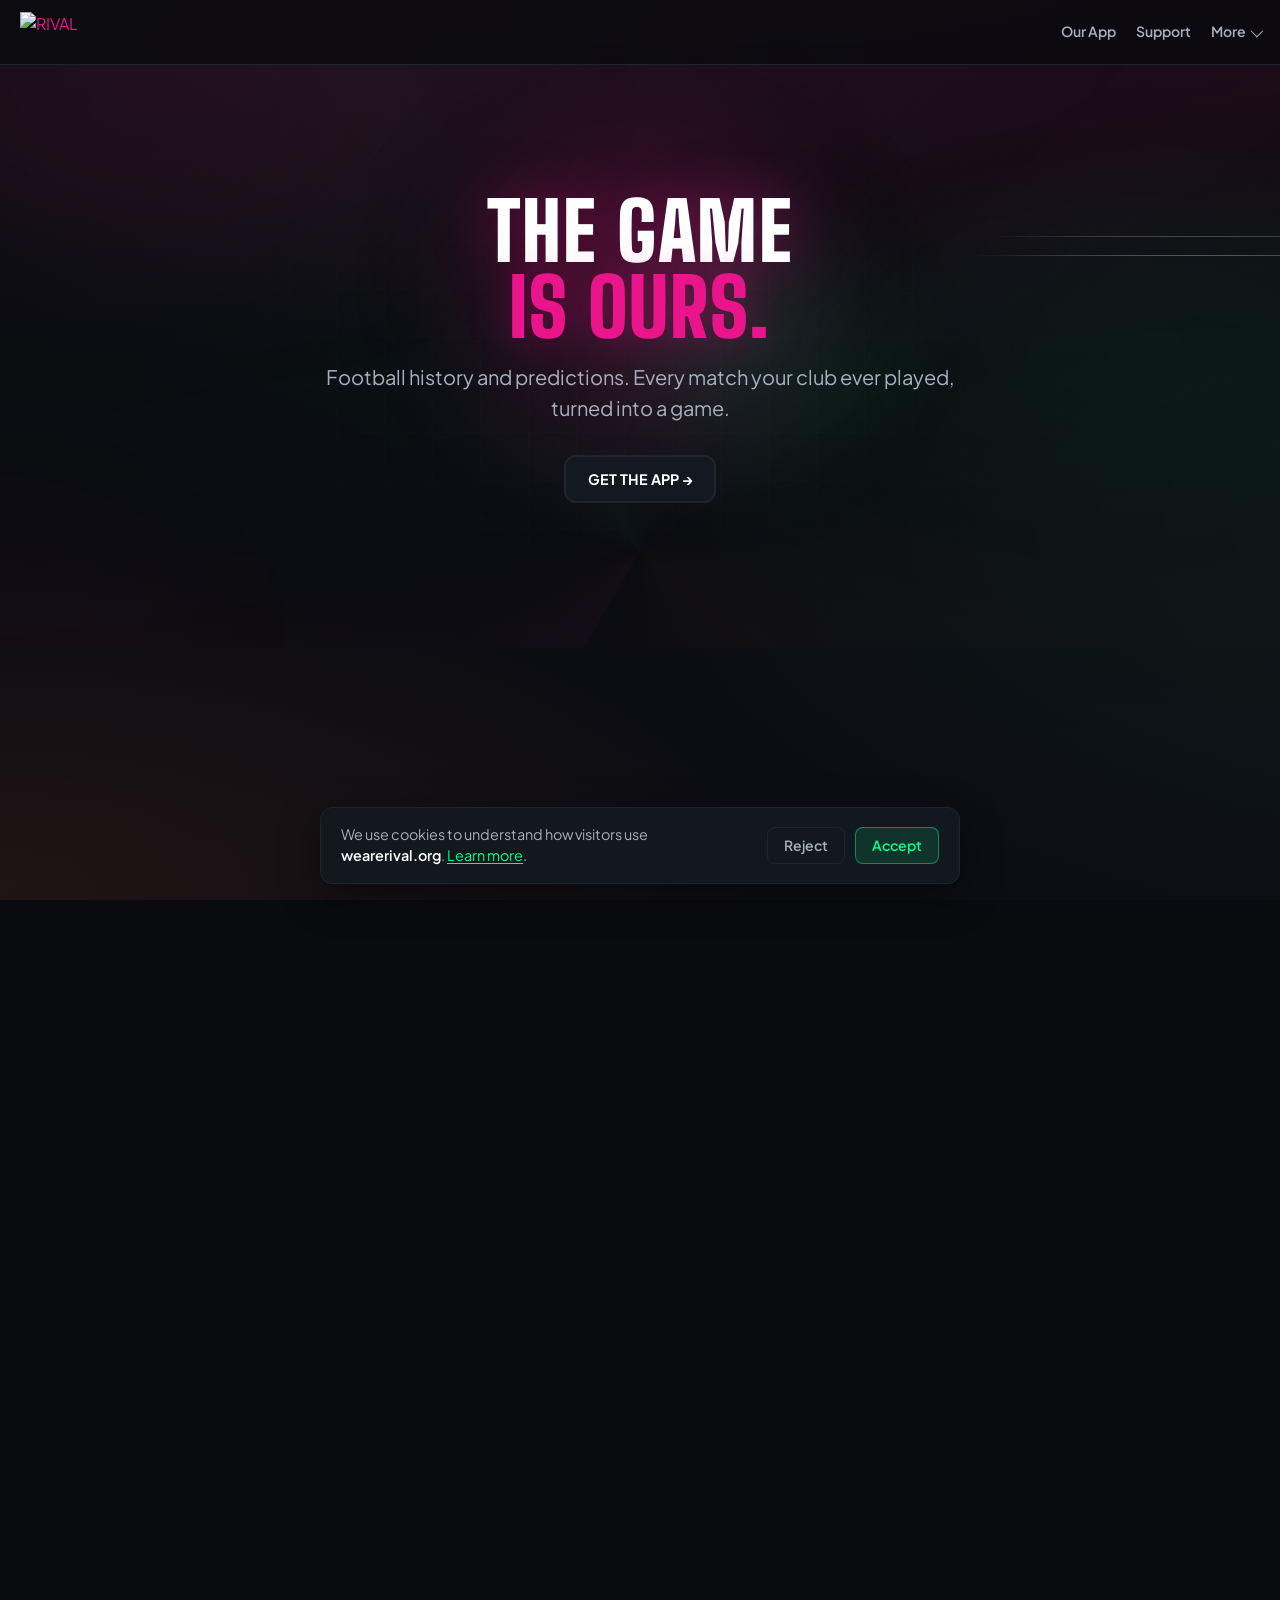
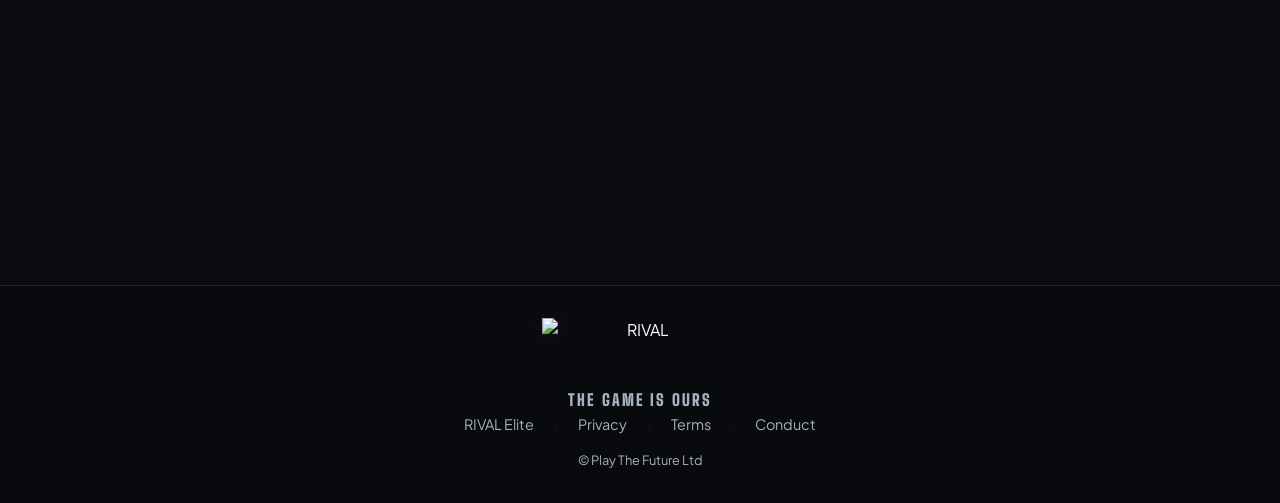
==== commit d4827771: "Add robots.txt, sitemap, favicon, canonicals and structured data - robots.txt allowing all crawlers " ====
--- a/rival-app/index.html
+++ b/rival-app/index.html
@@ -23,6 +23,7 @@
       name="description"
       content="Football history and predictions. Every match your club ever played, turned into a game. No ads, no odds, no bookmakers."
     />
+    <link rel="canonical" href="https://wearerival.org/rival-app/" />
     <link rel="preconnect" href="https://fonts.googleapis.com" />
     <link rel="preconnect" href="https://fonts.gstatic.com" crossorigin />
     <link rel="stylesheet" href="../css/main.css?v=64" />
@@ -46,6 +47,31 @@
       content="Football history and predictions. Every match your club ever played, turned into a game. No ads, no odds, no bookmakers."
     />
     <meta name="twitter:image" content="https://wearerival.org/images/og-share.jpg" />
+    <!-- Structured data -->
+    <script type="application/ld+json">
+      {
+        "@context": "https://schema.org",
+        "@type": "MobileApplication",
+        "name": "RIVAL: The Game Is Ours",
+        "url": "https://wearerival.org/rival-app/",
+        "description": "Football history and predictions. Every match your club ever played, turned into a game. No ads, no odds, no bookmakers.",
+        "applicationCategory": "SportsApplication",
+        "operatingSystem": "iOS, Android",
+        "image": "https://wearerival.org/images/rival_icon.png",
+        "downloadUrl": [
+          "https://apps.apple.com/gb/app/rival-the-game-is-ours/id6762257250",
+          "https://play.google.com/store/apps/details?id=com.playthefuture.rival&hl=en_GB"
+        ],
+        "offers": { "@type": "Offer", "price": "0", "priceCurrency": "GBP" },
+        "publisher": {
+          "@type": "Organization",
+          "@id": "https://wearerival.org/#organization",
+          "name": "RIVAL",
+          "legalName": "Play The Future Ltd",
+          "url": "https://wearerival.org/"
+        }
+      }
+    </script>
   </head>
   <body>
     <div class="bg-grid" aria-hidden="true"></div>
